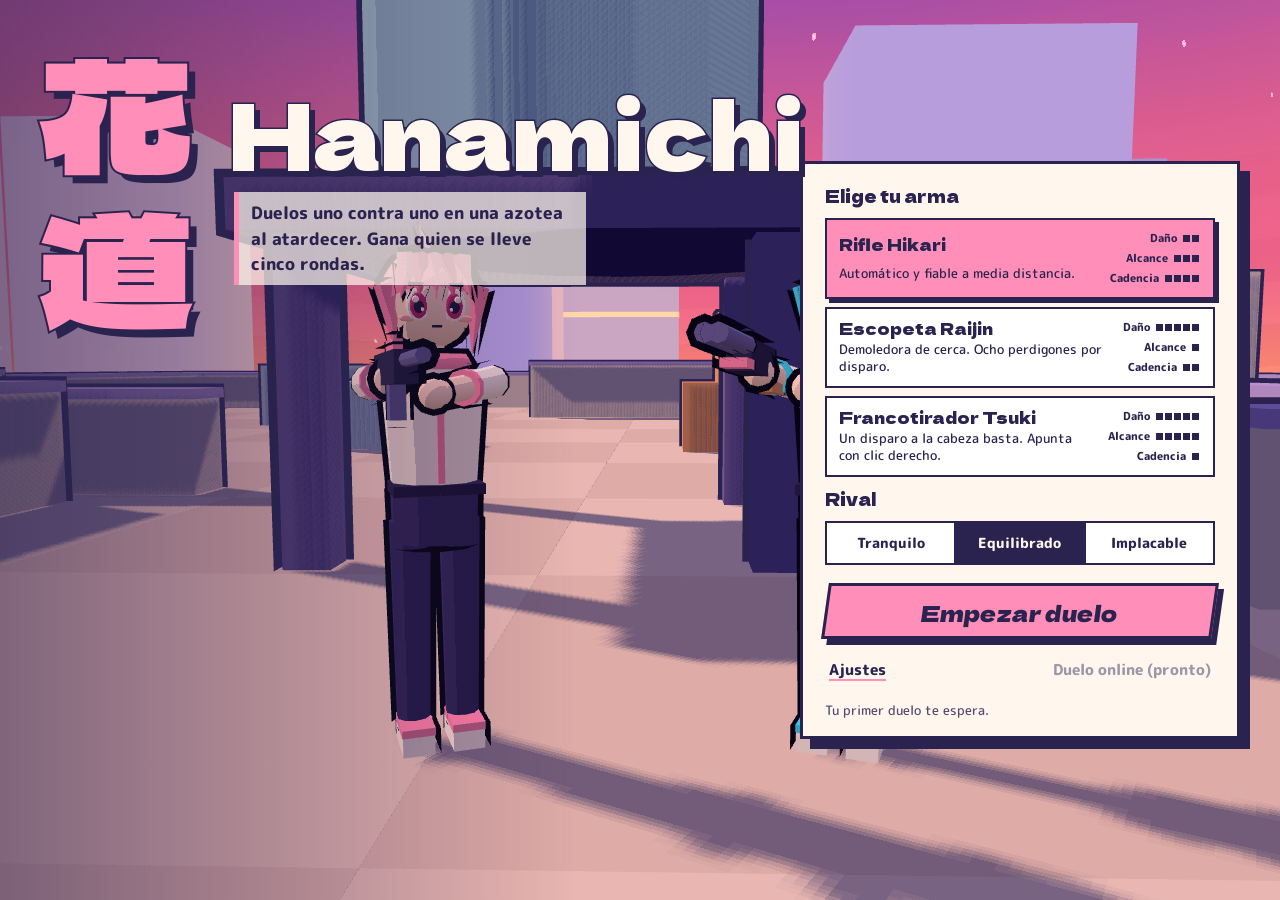
==== hanamichi/index.html @ 83c44ce9 "Añadir Hanamichi: duelos anime en 3D con Three.js - Duelos 1 contra 1 por rondas contra bot con tres" ====
<!doctype html>
<html lang="es">
<head>
  <meta charset="utf-8">
  <meta name="viewport" content="width=device-width, initial-scale=1, viewport-fit=cover, user-scalable=no">
  <meta name="theme-color" content="#2A2350">
  <meta name="description" content="Hanamichi: duelos anime en 3D sobre una azotea al atardecer.">
  <title>Hanamichi</title>
  <link rel="manifest" href="manifest.webmanifest">
  <link rel="icon" href="assets/icono.svg" type="image/svg+xml">
  <link rel="preload" href="assets/fonts/dela-gothic.woff2" as="font" type="font/woff2" crossorigin>
  <link rel="stylesheet" href="src/estilo.css">
  <script type="importmap">{ "imports": { "three": "./vendor/three.module.min.js" } }</script>
</head>
<body>
  <main class="juego" id="juego">
    <canvas id="lienzo" aria-hidden="true"></canvas>

    <!-- Efectos de pantalla -->
    <div class="lineas" id="lineas" aria-hidden="true"></div>
    <div class="mira-franco" id="miraFranco" hidden aria-hidden="true"></div>
    <div class="dano-borde" id="danoBorde" aria-hidden="true"></div>

    <!-- HUD -->
    <div class="hud" id="hud" hidden>
      <div class="duelo" aria-label="Marcador">
        <div class="duelo-lado duelo-yo"><span class="duelo-nombre">Tú</span><span class="pips" id="pipsYo"></span></div>
        <div class="duelo-tiempo" id="tiempo">1:20</div>
        <div class="duelo-lado duelo-rival"><span class="pips" id="pipsRival"></span><span class="duelo-nombre" id="nombreRival">Rin</span></div>
      </div>

      <div class="cruz" id="cruz" aria-hidden="true"><i></i><i></i><i></i><i></i></div>
      <div class="marca" id="marca" aria-hidden="true"></div>
      <div class="direccion" id="direccion" aria-hidden="true"></div>
      <div class="numeros" id="numeros" aria-hidden="true"></div>

      <div class="vida" aria-label="Vida">
        <span class="vida-num" id="vidaNum">100</span>
        <div class="vida-barra"><i id="vidaBarra"></i><b id="vidaFantasma"></b></div>
      </div>

      <div class="arma">
        <div class="arma-municion"><span id="municion">30</span><small id="cargador">/ 30</small></div>
        <div class="arma-nombre" id="armaNombre">Rifle Hikari</div>
        <ol class="ranuras" id="ranuras"></ol>
      </div>

      <button class="btn-pausa" id="btnPausa" type="button" aria-label="Pausar">
        <svg viewBox="0 0 20 20" width="16" height="16" aria-hidden="true"><rect x="4" y="3" width="4" height="14" rx="1"/><rect x="12" y="3" width="4" height="14" rx="1"/></svg>
      </button>
      <div class="aviso" id="aviso" aria-live="polite"></div>
      <div class="cuenta" id="cuenta" aria-live="polite"></div>
    </div>

    <!-- Controles táctiles -->
    <div class="tactil" id="tactil" hidden>
      <button type="button" class="t-btn t-disparar" data-accion="disparar" aria-label="Disparar"></button>
      <button type="button" class="t-btn t-saltar" data-accion="saltar" aria-label="Saltar">Saltar</button>
      <button type="button" class="t-btn t-agachar" data-accion="agachar" aria-label="Deslizar o agacharse">Deslizar</button>
      <button type="button" class="t-btn t-apuntar" data-accion="apuntar" aria-label="Apuntar">Apuntar</button>
      <button type="button" class="t-btn t-recargar" data-accion="recargar" aria-label="Recargar">Recargar</button>
      <button type="button" class="t-btn t-arma" data-accion="siguiente" aria-label="Cambiar de arma">Arma</button>
      <button type="button" class="t-btn t-granada" data-accion="granada" aria-label="Lanzar granada">Granada</button>
    </div>

    <!-- Menú principal -->
    <section class="pantalla menu" id="pMenu">
      <div class="titulo">
        <span class="kanji" aria-hidden="true">花道</span>
        <h1>Hanamichi</h1>
        <p class="lema">Duelos uno contra uno en una azotea al atardecer. Gana quien se lleve cinco rondas.</p>
      </div>
      <div class="panel">
        <h2 class="panel-titulo">Elige tu arma</h2>
        <div class="armas" id="armas" role="radiogroup" aria-label="Arma principal"></div>
        <h2 class="panel-titulo">Rival</h2>
        <div class="segmentos" id="dificultad" role="radiogroup" aria-label="Dificultad">
          <button type="button" data-v="facil">Tranquilo</button>
          <button type="button" data-v="normal">Equilibrado</button>
          <button type="button" data-v="dificil">Implacable</button>
        </div>
        <button class="btn btn-principal" id="btnJugar" type="button">Empezar duelo</button>
        <div class="menu-pie">
          <button class="btn-texto" id="btnAjustes" type="button">Ajustes</button>
          <button class="btn-texto" type="button" disabled title="Llegará con la conexión a Supabase">Duelo online (pronto)</button>
        </div>
        <p class="stats" id="statsMenu"></p>
      </div>
    </section>

    <!-- Pausa -->
    <section class="pantalla velo" id="pPausa" hidden>
      <div class="caja">
        <h2 class="grande">Pausa</h2>
        <button class="btn btn-principal" id="btnSeguir" type="button">Seguir</button>
        <button class="btn btn-sec" id="btnAjustesPausa" type="button">Ajustes</button>
        <button class="btn btn-sec" id="btnAbandonar" type="button">Abandonar duelo</button>
        <dl class="ayuda" id="ayuda"></dl>
      </div>
    </section>

    <!-- Ajustes -->
    <section class="pantalla velo" id="pAjustes" hidden>
      <div class="caja">
        <h2 class="grande">Ajustes</h2>
        <label class="ajuste">Sensibilidad <input type="range" id="ajSens" min="0.3" max="2.5" step="0.05"><output id="ajSensV"></output></label>
        <label class="ajuste">Volumen <input type="range" id="ajVol" min="0" max="1" step="0.05"><output id="ajVolV"></output></label>
        <div class="ajuste">Cámara
          <div class="segmentos mini" id="ajCam"><button type="button" data-v="tercera">Tercera persona</button><button type="button" data-v="primera">Primera persona</button></div>
        </div>
        <div class="ajuste">Calidad
          <div class="segmentos mini" id="ajCal"><button type="button" data-v="auto">Automática</button><button type="button" data-v="alta">Alta</button><button type="button" data-v="baja">Ligera</button></div>
        </div>
        <button class="btn btn-principal" id="btnCerrarAjustes" type="button">Listo</button>
      </div>
    </section>

    <!-- Final -->
    <section class="pantalla velo" id="pFin" hidden>
      <div class="caja fin">
        <h2 class="grande" id="finTitulo">Victoria</h2>
        <p class="fin-marcador" id="finMarcador">5 – 3</p>
        <dl class="fin-stats" id="finStats"></dl>
        <p class="stats" id="finRacha"></p>
        <button class="btn btn-principal" id="btnRevancha" type="button">Revancha</button>
        <button class="btn btn-sec" id="btnMenu" type="button">Volver al menú</button>
      </div>
    </section>

    <div class="carga" id="carga">Preparando la azotea…</div>
  </main>
  <noscript>Hanamichi necesita JavaScript y WebGL.</noscript>
  <script type="module" src="src/main.js"></script>
</body>
</html>
---- hanamichi/src/estilo.css ----
/* Hanamichi: interfaz con aire de cartel de anime. Tinta índigo sobre papel y cielo de atardecer. */
@font-face { font-family: "Dela"; src: url("../assets/fonts/dela-gothic.woff2") format("woff2"); font-display: swap; }
/* Solo los dos kanji del título (988 bytes). */
@font-face { font-family: "Dela"; src: url("../assets/fonts/dela-kanji.woff2") format("woff2"); unicode-range: U+82B1, U+9053; font-display: swap; }
@font-face { font-family: "Redonda"; src: url("../assets/fonts/mplus-500.woff2") format("woff2"); font-weight: 500; font-display: swap; }
@font-face { font-family: "Redonda"; src: url("../assets/fonts/mplus-800.woff2") format("woff2"); font-weight: 800; font-display: swap; }

:root {
  --melocoton: #FFB38A;
  --lila: #9B8CFF;
  --sakura: #FF8FB8;
  --cian: #3EE0FF;
  --indigo: #2A2350;
  --indigo-90: rgba(42, 35, 80, .9);
  --indigo-60: rgba(42, 35, 80, .6);
  --papel: #FFF7EE;
  --papel-70: rgba(255, 247, 238, .72);
  --sa-t: env(safe-area-inset-top, 0px);
  --sa-r: env(safe-area-inset-right, 0px);
  --sa-b: env(safe-area-inset-bottom, 0px);
  --sa-l: env(safe-area-inset-left, 0px);
  --display: "Dela", "Arial Black", sans-serif;
  --texto: "Redonda", "Hiragino Maru Gothic ProN", system-ui, sans-serif;
}

* { box-sizing: border-box; }
html, body {
  margin: 0; height: 100%;
  background: var(--indigo);
  color: var(--papel);
  font-family: var(--texto);
  font-weight: 500;
  overflow: hidden;
  overscroll-behavior: none;
  -webkit-user-select: none; user-select: none;
  -webkit-tap-highlight-color: transparent;
}
.juego { position: fixed; inset: 0; overflow: hidden; touch-action: none; }
canvas { position: absolute; inset: 0; width: 100%; height: 100%; display: block; }
[hidden] { display: none !important; }

button { font: inherit; color: inherit; }
button:focus-visible, input:focus-visible { outline: 3px solid var(--cian); outline-offset: 3px; }

/* ---------- Botones ---------- */
.btn {
  font: 400 22px/1 var(--display);
  padding: 15px 30px 13px;
  border: 3px solid var(--indigo);
  cursor: pointer;
  transform: skewX(-8deg);
  transition: transform .08s, box-shadow .08s;
}
.btn-principal { background: var(--sakura); color: var(--indigo); box-shadow: 6px 6px 0 var(--indigo); }
.btn-principal:hover { box-shadow: 8px 8px 0 var(--indigo); transform: skewX(-8deg) translate(-2px, -2px); }
.btn-principal:active { box-shadow: 2px 2px 0 var(--indigo); transform: skewX(-8deg) translate(4px, 4px); }
.btn-sec { background: var(--papel); color: var(--indigo); font-size: 17px; padding: 11px 22px 9px; }
.btn-texto { background: none; border: 0; color: var(--indigo); font-weight: 800; font-size: 15px; padding: 8px 4px; cursor: pointer; text-decoration: underline 2px var(--sakura); text-underline-offset: 4px; }
.btn-texto:disabled { opacity: .45; cursor: default; text-decoration: none; }

/* ---------- Menú ---------- */
.pantalla { position: absolute; inset: 0; z-index: 5; }
.menu {
  display: grid;
  grid-template-columns: minmax(0, 1fr) minmax(320px, 440px);
  align-items: center;
  gap: 24px;
  padding: calc(24px + var(--sa-t)) calc(40px + var(--sa-r)) calc(24px + var(--sa-b)) calc(40px + var(--sa-l));
  background: linear-gradient(90deg, rgba(42, 35, 80, .55), transparent 45%);
}
.titulo { position: relative; align-self: start; padding-top: 4vh; }
.kanji {
  display: block;
  writing-mode: vertical-rl;
  white-space: nowrap;
  font: 400 clamp(90px, 17vh, 170px)/1 var(--display);
  color: var(--sakura);
  -webkit-text-stroke: 4px var(--indigo);
  paint-order: stroke fill;
  text-shadow: 8px 8px 0 var(--indigo);
  position: absolute; left: 0; top: 2vh;
}
.titulo h1 {
  margin: 0 0 0 clamp(120px, 21vh, 210px);
  padding-top: 3vh;
  font: 400 clamp(44px, 7.5vw, 92px)/.95 var(--display);
  color: var(--papel);
  -webkit-text-stroke: 3px var(--indigo);
  paint-order: stroke fill;
  text-shadow: 6px 6px 0 var(--indigo);
  letter-spacing: -.01em;
}
.lema {
  margin: 18px 0 0 clamp(124px, 21.5vh, 214px);
  max-width: 32ch;
  font-size: 17px; line-height: 1.5; font-weight: 800;
  color: var(--indigo);
  background: var(--papel-70);
  padding: 8px 12px;
  border-left: 5px solid var(--sakura);
}

.panel {
  background: var(--papel);
  color: var(--indigo);
  border: 3px solid var(--indigo);
  box-shadow: 10px 10px 0 var(--indigo);
  padding: 22px 22px 16px;
  display: flex; flex-direction: column; gap: 12px;
  max-height: calc(100vh - 48px - var(--sa-t) - var(--sa-b));
  overflow-y: auto;
}
.panel-titulo { margin: 0; font: 400 17px/1.2 var(--display); }
.armas { display: grid; gap: 8px; }
.arma-carta {
  display: grid; grid-template-columns: 1fr auto; gap: 2px 12px; align-items: center;
  text-align: left;
  padding: 10px 12px;
  border: 2px solid var(--indigo);
  background: #fff;
  cursor: pointer;
}
.arma-carta[aria-checked="true"] { background: var(--sakura); box-shadow: 4px 4px 0 var(--indigo); }
.arma-carta b { font: 400 16px/1.2 var(--display); }
.arma-carta small { grid-column: 1; font-size: 13px; line-height: 1.35; }
.arma-carta .barras { grid-row: 1 / span 2; grid-column: 2; display: grid; gap: 3px; font-size: 11px; font-weight: 800; }
.barras span { display: flex; align-items: center; gap: 6px; justify-content: flex-end; }
.barras i { display: inline-flex; gap: 2px; }
.barras i::before { content: ""; width: calc(var(--n) * 9px); height: 7px; background: repeating-linear-gradient(90deg, var(--indigo) 0 7px, transparent 7px 9px); }

.segmentos { display: flex; border: 2px solid var(--indigo); }
.segmentos button { flex: 1; padding: 10px 6px; background: #fff; border: 0; border-right: 2px solid var(--indigo); color: var(--indigo); font-weight: 800; font-size: 14px; cursor: pointer; }
.segmentos button:last-child { border-right: 0; }
.segmentos button[aria-checked="true"] { background: var(--indigo); color: var(--papel); }
.segmentos.mini button { font-size: 13px; padding: 8px 4px; }
.panel .btn-principal { margin-top: 6px; }
.menu-pie { display: flex; justify-content: space-between; }
.stats { margin: 0; font-size: 13px; color: inherit; opacity: .8; }

/* ---------- Velos (pausa, ajustes, final) ---------- */
.velo { display: grid; place-items: center; background: rgba(42, 35, 80, .55); backdrop-filter: blur(3px); padding: 16px; }
.caja {
  background: var(--papel); color: var(--indigo);
  border: 3px solid var(--indigo); box-shadow: 10px 10px 0 var(--indigo);
  padding: 26px 28px; width: min(420px, 100%);
  display: flex; flex-direction: column; gap: 12px;
  max-height: calc(100vh - 32px); overflow-y: auto;
}
.grande { margin: 0 0 4px; font: 400 44px/1 var(--display); color: var(--indigo); }
.ajuste { display: grid; grid-template-columns: 1fr; gap: 6px; font-weight: 800; font-size: 14px; }
label.ajuste { grid-template-columns: 90px 1fr 42px; align-items: center; }
input[type=range] { accent-color: var(--sakura); width: 100%; }
output { text-align: right; font-variant-numeric: tabular-nums; }
.ayuda { display: grid; grid-template-columns: auto 1fr; gap: 4px 12px; margin: 8px 0 0; font-size: 13px; }
.ayuda dt { font-weight: 800; }
.ayuda dd { margin: 0; }

.fin .grande { font-size: 58px; }
.fin.gana .grande { color: var(--sakura); -webkit-text-stroke: 2px var(--indigo); paint-order: stroke fill; text-shadow: 5px 5px 0 var(--indigo); }
.fin-marcador { margin: 0; font: 400 32px/1 var(--display); }
.fin-stats { display: grid; grid-template-columns: repeat(3, 1fr); gap: 8px; margin: 6px 0; }
.fin-stats div { border: 2px solid var(--indigo); padding: 8px; text-align: center; }
.fin-stats dt { font-size: 12px; font-weight: 800; }
.fin-stats dd { margin: 4px 0 0; font: 400 22px/1 var(--display); }

/* ---------- HUD ---------- */
.hud { position: absolute; inset: 0; pointer-events: none; z-index: 2; font-weight: 800; }
.duelo {
  position: absolute; top: calc(10px + var(--sa-t)); left: 50%; transform: translateX(-50%) skewX(-10deg);
  display: flex; align-items: stretch;
  border: 3px solid var(--indigo); box-shadow: 5px 5px 0 var(--indigo);
}
.duelo > * { transform: skewX(10deg); }
.duelo-lado { display: flex; align-items: center; gap: 10px; padding: 6px 14px; color: var(--indigo); }
.duelo-yo { background: var(--sakura); }
.duelo-rival { background: var(--cian); }
.duelo-nombre { font: 400 16px/1 var(--display); }
.duelo-tiempo { background: var(--indigo); color: var(--papel); font: 400 18px/1 var(--display); padding: 9px 14px; min-width: 64px; text-align: center; font-variant-numeric: tabular-nums; }
.duelo-tiempo.urgente { color: var(--melocoton); }
.pips { display: flex; gap: 4px; }
.pips i { width: 10px; height: 10px; border: 2px solid var(--indigo); border-radius: 50%; }
.pips i.lleno { background: var(--indigo); }

.cruz { position: absolute; left: 50%; top: 50%; width: 0; height: 0; --s: 8px; }
.cruz i { position: absolute; background: var(--papel); box-shadow: 0 0 0 1.5px var(--indigo); }
.cruz i:nth-child(1), .cruz i:nth-child(2) { width: 2px; height: 9px; left: -1px; }
.cruz i:nth-child(3), .cruz i:nth-child(4) { height: 2px; width: 9px; top: -1px; }
.cruz i:nth-child(1) { top: calc(-9px - var(--s)); }
.cruz i:nth-child(2) { top: var(--s); }
.cruz i:nth-child(3) { left: calc(-9px - var(--s)); }
.cruz i:nth-child(4) { left: var(--s); }
.cruz.katana i:nth-child(n) { width: 4px; height: 4px; border-radius: 50%; top: -2px; left: -2px; }
.marca { position: absolute; left: 50%; top: 50%; width: 30px; height: 30px; margin: -15px; opacity: 0; }
.marca::before, .marca::after { content: ""; position: absolute; left: 50%; top: 50%; width: 30px; height: 3px; margin: -1.5px -15px; background: var(--papel); box-shadow: 0 0 0 1.5px var(--indigo); }
.marca::before { transform: rotate(45deg); } .marca::after { transform: rotate(-45deg); }
.marca.cabeza::before, .marca.cabeza::after { background: var(--sakura); }
.marca.ver { animation: marca .22s ease-out; }
@keyframes marca { 0% { opacity: 1; transform: scale(1.3); } 100% { opacity: 0; transform: scale(.9); } }

.direccion { position: absolute; left: 50%; top: 50%; width: 220px; height: 220px; margin: -110px; opacity: 0; transition: opacity .5s; }
.direccion::before { content: ""; position: absolute; left: 50%; top: 0; width: 70px; height: 18px; margin-left: -35px; background: var(--sakura); clip-path: polygon(0 100%, 50% 0, 100% 100%, 50% 60%); }
.direccion.ver { opacity: .95; transition: none; }

.numeros { position: absolute; left: 50%; top: 50%; }
.numeros span { position: absolute; left: 18px; top: -40px; font: 400 22px/1 var(--display); color: var(--papel); -webkit-text-stroke: 2px var(--indigo); paint-order: stroke fill; animation: numero .7s ease-out forwards; white-space: nowrap; }
.numeros span.cabeza { color: var(--sakura); font-size: 28px; }
@keyframes numero { 0% { transform: translate(0, 0) scale(1.4); } 20% { transform: translate(4px, -6px) scale(1); } 100% { transform: translate(14px, -34px); opacity: 0; } }

.vida { position: absolute; left: calc(20px + var(--sa-l)); bottom: calc(18px + var(--sa-b)); display: flex; align-items: flex-end; gap: 10px; }
.vida-num { font: 400 48px/0.8 var(--display); color: var(--papel); -webkit-text-stroke: 3px var(--indigo); paint-order: stroke fill; text-shadow: 4px 4px 0 var(--indigo); font-variant-numeric: tabular-nums; }
.vida-barra { position: relative; width: clamp(140px, 22vw, 260px); height: 16px; background: var(--indigo-60); border: 3px solid var(--indigo); transform: skewX(-20deg); overflow: hidden; }
.vida-barra i, .vida-barra b { position: absolute; inset: 0; transform-origin: left; }
.vida-barra b { background: var(--papel); transition: transform .5s .25s; }
.vida-barra i { background: var(--sakura); z-index: 1; }
.vida.baja .vida-barra i { background: var(--melocoton); animation: latido .6s infinite; }
@keyframes latido { 50% { filter: brightness(1.4); } }

.arma { position: absolute; right: calc(20px + var(--sa-r)); bottom: calc(18px + var(--sa-b)); text-align: right; }
.arma-municion span { font: 400 48px/0.8 var(--display); color: var(--papel); -webkit-text-stroke: 3px var(--indigo); paint-order: stroke fill; text-shadow: 4px 4px 0 var(--indigo); font-variant-numeric: tabular-nums; }
.arma-municion small { font: 400 18px/1 var(--display); color: var(--papel); -webkit-text-stroke: 2px var(--indigo); paint-order: stroke fill; margin-left: 4px; }
.arma-municion.vacia span { color: var(--melocoton); }
.arma-nombre { margin-top: 6px; font-size: 14px; color: var(--indigo); background: var(--papel); display: inline-block; padding: 3px 10px; transform: skewX(-10deg); }
.ranuras { display: flex; gap: 4px; justify-content: flex-end; margin: 6px 0 0; padding: 0; list-style: none; }
.ranuras li { min-width: 28px; padding: 3px 6px; font-size: 12px; text-align: center; background: var(--indigo-60); color: var(--papel); border: 2px solid var(--indigo); }
.ranuras li.activa { background: var(--sakura); color: var(--indigo); }
.ranuras li.gastada { opacity: .4; }
.recargando { position: absolute; left: 50%; top: calc(50% + 34px); transform: translateX(-50%); font-size: 13px; }

.btn-pausa { pointer-events: auto; position: absolute; top: calc(12px + var(--sa-t)); right: calc(16px + var(--sa-r)); width: 42px; height: 42px; border-radius: 50%; border: 3px solid var(--indigo); background: var(--papel); fill: var(--indigo); display: grid; place-items: center; cursor: pointer; }

.aviso { position: absolute; left: 0; right: 0; top: 30%; text-align: center; opacity: 0; }
.aviso.ver { animation: aviso 2.4s ease-out forwards; }
.aviso b { display: inline-block; font: 400 clamp(36px, 7vw, 72px)/1 var(--display); -webkit-text-stroke: 3px var(--indigo); paint-order: stroke fill; text-shadow: 6px 6px 0 var(--indigo); transform: skewX(-8deg); }
.aviso.gana b { color: var(--sakura); }
.aviso.pierde b { color: var(--cian); }
.aviso.empate b { color: var(--papel); }
.aviso small { display: block; margin-top: 10px; font-size: 16px; color: var(--papel); text-shadow: 0 2px 0 var(--indigo); }
@keyframes aviso { 0% { opacity: 0; transform: translateX(-60px); } 10% { opacity: 1; transform: none; } 85% { opacity: 1; } 100% { opacity: 0; } }

.cuenta { position: absolute; left: 0; right: 0; top: 38%; text-align: center; font: 400 clamp(70px, 14vw, 140px)/1 var(--display); color: var(--papel); -webkit-text-stroke: 4px var(--indigo); paint-order: stroke fill; text-shadow: 8px 8px 0 var(--indigo); }
.cuenta.ya { color: var(--sakura); animation: ya .7s ease-out forwards; }
@keyframes ya { 0% { transform: scale(1.4); } 70% { opacity: 1; } 100% { opacity: 0; transform: scale(1); } }

/* Líneas de velocidad al esprintar o deslizarse (efecto manga). */
.lineas {
  position: absolute; inset: -10%; z-index: 1; pointer-events: none; opacity: 0; transition: opacity .25s;
  background: repeating-conic-gradient(from 0deg, rgba(255, 247, 238, .5) 0deg .5deg, transparent .5deg 7deg);
  -webkit-mask: radial-gradient(circle, transparent 40%, #000 75%);
  mask: radial-gradient(circle, transparent 40%, #000 75%);
}
.lineas.ver { opacity: .55; }
.dano-borde { position: absolute; inset: 0; z-index: 1; pointer-events: none; opacity: 0; box-shadow: inset 0 0 120px 30px rgba(255, 79, 140, .75); transition: opacity .4s; }
.dano-borde.ver { opacity: 1; transition: none; }
.mira-franco { position: absolute; inset: 0; z-index: 1; pointer-events: none; background: radial-gradient(circle, transparent 0 38vmin, var(--indigo) 38.3vmin); }
.mira-franco::before, .mira-franco::after { content: ""; position: absolute; background: var(--indigo); }
.mira-franco::before { left: 50%; top: 12vh; bottom: 12vh; width: 2px; margin-left: -1px; }
.mira-franco::after { top: 50%; left: 20vw; right: 20vw; height: 2px; margin-top: -1px; }

/* ---------- Controles táctiles ---------- */
.tactil { position: absolute; inset: 0; z-index: 3; pointer-events: none; }
.t-btn {
  pointer-events: auto; position: absolute;
  width: 58px; height: 58px; border-radius: 50%;
  border: 3px solid var(--indigo); background: rgba(255, 247, 238, .78); color: var(--indigo);
  font-size: 10px; font-weight: 800; letter-spacing: -.02em; touch-action: none; overflow: hidden;
}
.t-btn.activo, .t-btn.fijo { background: var(--sakura); }
.t-disparar { width: 80px; height: 80px; right: calc(24px + var(--sa-r)); bottom: calc(86px + var(--sa-b)); background: rgba(255, 143, 184, .85); }
.t-disparar::after { content: ""; position: absolute; inset: 22px; border: 3px solid var(--indigo); border-radius: 50%; }
.t-arma { right: calc(30px + var(--sa-r)); bottom: calc(18px + var(--sa-b)); width: 56px; height: 56px; }
.t-saltar { right: calc(114px + var(--sa-r)); bottom: calc(18px + var(--sa-b)); width: 60px; height: 60px; }
.t-agachar { right: calc(118px + var(--sa-r)); bottom: calc(92px + var(--sa-b)); width: 54px; height: 54px; }
.t-apuntar { right: calc(186px + var(--sa-r)); bottom: calc(54px + var(--sa-b)); width: 54px; height: 54px; }
.t-recargar { right: calc(38px + var(--sa-r)); bottom: calc(176px + var(--sa-b)); width: 54px; height: 54px; }
.t-granada { right: calc(182px + var(--sa-r)); bottom: calc(122px + var(--sa-b)); width: 54px; height: 54px; }
/* En táctil, vida y munición suben arriba para dejar sitio a los pulgares. */
.es-tactil .arma { bottom: auto; top: calc(10px + var(--sa-t)); right: calc(70px + var(--sa-r)); }
.es-tactil .vida { bottom: auto; top: calc(14px + var(--sa-t)); }
.es-tactil .ranuras, .es-tactil .arma-nombre { display: none; }
.es-tactil .vida-num, .es-tactil .arma-municion span { font-size: 30px; }
.es-tactil .vida-barra { width: 120px; }
.es-tactil .duelo { top: calc(58px + var(--sa-t)); transform: translateX(-50%) skewX(-10deg) scale(.85); }

.carga { position: absolute; inset: 0; z-index: 9; display: grid; place-items: center; background: var(--indigo); font: 400 22px/1 var(--display); }

/* ---------- Pantallas pequeñas ---------- */
@media (max-width: 760px), (max-height: 520px) {
  .menu { grid-template-columns: 1fr; align-items: start; overflow-y: auto; padding: calc(16px + var(--sa-t)) calc(16px + var(--sa-r)) calc(16px + var(--sa-b)) calc(16px + var(--sa-l)); gap: 14px; }
  .titulo { padding-top: 0; display: flex; align-items: center; gap: 12px; }
  .kanji { position: static; font-size: 64px; -webkit-text-stroke-width: 3px; text-shadow: 4px 4px 0 var(--indigo); }
  .titulo h1 { margin: 0; padding: 0; font-size: 40px; }
  .lema { display: none; }
  .panel { max-height: none; box-shadow: 6px 6px 0 var(--indigo); padding: 16px; }
}
@media (max-height: 520px) and (min-width: 600px) {
  .menu { grid-template-columns: 200px 1fr; }
  .titulo { flex-direction: column; align-items: flex-start; }
  .titulo h1 { font-size: 30px; -webkit-text-stroke-width: 2px; text-shadow: 3px 3px 0 var(--indigo); }
  .armas { grid-template-columns: repeat(3, 1fr); }
  .arma-carta { grid-template-columns: 1fr; }
  .arma-carta small { display: none; }
  .arma-carta .barras { grid-row: auto; grid-column: 1; }
}
@media (prefers-reduced-motion: reduce) {
  .lineas { display: none; }
  .aviso.ver, .cuenta.ya, .numeros span { animation-duration: .01s; }
}
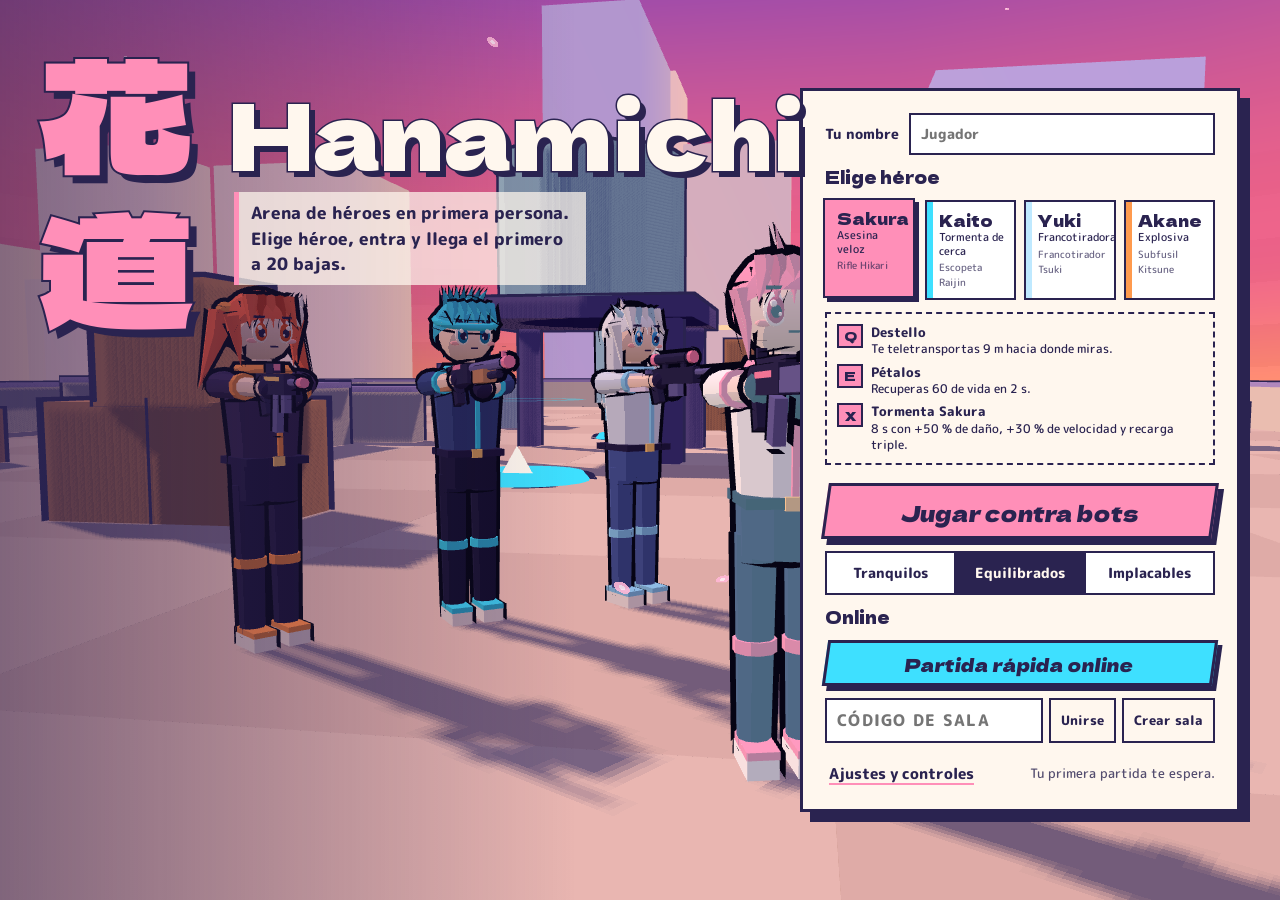
==== commit fe5b90e2: "Hanamichi 2: arena de héroes en primera persona con multijugador - Cuatro héroes (Sakura, Kaito, Yuk" ====
--- a/hanamichi/index.html
+++ b/hanamichi/index.html
@@ -4,7 +4,7 @@
   <meta charset="utf-8">
   <meta name="viewport" content="width=device-width, initial-scale=1, viewport-fit=cover, user-scalable=no">
   <meta name="theme-color" content="#2A2350">
-  <meta name="description" content="Hanamichi: duelos anime en 3D sobre una azotea al atardecer.">
+  <meta name="description" content="Hanamichi: arena de héroes anime en primera persona. Partidas rápidas contra bots u online.">
   <title>Hanamichi</title>
   <link rel="manifest" href="manifest.webmanifest">
   <link rel="icon" href="assets/icono.svg" type="image/svg+xml">
@@ -20,23 +20,39 @@
     <div class="lineas" id="lineas" aria-hidden="true"></div>
     <div class="mira-franco" id="miraFranco" hidden aria-hidden="true"></div>
     <div class="dano-borde" id="danoBorde" aria-hidden="true"></div>
+    <div class="borde-estado" id="bordeEstado" aria-hidden="true"></div>
 
     <!-- HUD -->
     <div class="hud" id="hud" hidden>
-      <div class="duelo" aria-label="Marcador">
-        <div class="duelo-lado duelo-yo"><span class="duelo-nombre">Tú</span><span class="pips" id="pipsYo"></span></div>
-        <div class="duelo-tiempo" id="tiempo">1:20</div>
-        <div class="duelo-lado duelo-rival"><span class="pips" id="pipsRival"></span><span class="duelo-nombre" id="nombreRival">Rin</span></div>
+      <div class="marcador" aria-label="Marcador">
+        <div class="m-lado m-yo"><span>Tú</span><b id="misBajas">0</b></div>
+        <div class="m-tiempo"><b id="tiempo">5:00</b><small id="meta">Primero a 20</small></div>
+        <div class="m-lado m-lider"><b id="liderBajas">0</b><span id="liderNombre">Líder</span></div>
       </div>
+      <div class="red-chip" id="redChip" hidden></div>
+      <ol class="feed" id="feed" aria-live="polite"></ol>
 
       <div class="cruz" id="cruz" aria-hidden="true"><i></i><i></i><i></i><i></i></div>
       <div class="marca" id="marca" aria-hidden="true"></div>
       <div class="direccion" id="direccion" aria-hidden="true"></div>
       <div class="numeros" id="numeros" aria-hidden="true"></div>
+      <div class="anuncio" id="anuncio" aria-live="polite"></div>
 
       <div class="vida" aria-label="Vida">
-        <span class="vida-num" id="vidaNum">100</span>
-        <div class="vida-barra"><i id="vidaBarra"></i><b id="vidaFantasma"></b></div>
+        <span class="vida-heroe" id="vidaHeroe">Sakura</span>
+        <div class="vida-fila">
+          <span class="vida-num" id="vidaNum">100</span>
+          <div class="vida-barras">
+            <div class="escudo-barra"><i id="escudoBarra"></i></div>
+            <div class="vida-barra"><i id="vidaBarra"></i><b id="vidaFantasma"></b></div>
+          </div>
+        </div>
+      </div>
+
+      <div class="poderes" id="poderes">
+        <div class="poder" data-k="q"><kbd>Q</kbd><span class="p-nombre"></span><span class="p-cd"></span></div>
+        <div class="poder" data-k="e"><kbd>E</kbd><span class="p-nombre"></span><span class="p-cd"></span></div>
+        <div class="poder definitiva" data-k="x"><kbd>X</kbd><span class="p-nombre"></span><span class="p-cd"></span></div>
       </div>
 
       <div class="arma">
@@ -50,6 +66,17 @@
       </button>
       <div class="aviso" id="aviso" aria-live="polite"></div>
       <div class="cuenta" id="cuenta" aria-live="polite"></div>
+
+      <div class="muerto" id="muerto" hidden>
+        <small>Te ha eliminado</small>
+        <b id="muertoNombre">—</b>
+        <span id="muertoHeroe"></span>
+        <p id="muertoCuenta">Reapareces en 3</p>
+      </div>
+      <div class="tabla" id="tabla" hidden>
+        <h2>Todos contra todos</h2>
+        <table><thead><tr><th>#</th><th>Jugador</th><th>Héroe</th><th>Bajas</th><th>Muertes</th></tr></thead><tbody id="tablaCuerpo"></tbody></table>
+      </div>
     </div>
 
     <!-- Controles táctiles -->
@@ -61,6 +88,10 @@
       <button type="button" class="t-btn t-recargar" data-accion="recargar" aria-label="Recargar">Recargar</button>
       <button type="button" class="t-btn t-arma" data-accion="siguiente" aria-label="Cambiar de arma">Arma</button>
       <button type="button" class="t-btn t-granada" data-accion="granada" aria-label="Lanzar granada">Granada</button>
+      <button type="button" class="t-btn t-poder t-q" data-accion="q" aria-label="Habilidad">Q</button>
+      <button type="button" class="t-btn t-poder t-e" data-accion="e" aria-label="Poder">E</button>
+      <button type="button" class="t-btn t-poder t-x" data-accion="x" aria-label="Definitiva">X</button>
+      <button type="button" class="t-btn t-tabla" data-accion="tabla" aria-label="Marcador">Tabla</button>
     </div>
 
     <!-- Menú principal -->
@@ -68,23 +99,39 @@
       <div class="titulo">
         <span class="kanji" aria-hidden="true">花道</span>
         <h1>Hanamichi</h1>
-        <p class="lema">Duelos uno contra uno en una azotea al atardecer. Gana quien se lleve cinco rondas.</p>
+        <p class="lema">Arena de héroes en primera persona. Elige héroe, entra y llega el primero a 20 bajas.</p>
       </div>
       <div class="panel">
-        <h2 class="panel-titulo">Elige tu arma</h2>
-        <div class="armas" id="armas" role="radiogroup" aria-label="Arma principal"></div>
-        <h2 class="panel-titulo">Rival</h2>
-        <div class="segmentos" id="dificultad" role="radiogroup" aria-label="Dificultad">
-          <button type="button" data-v="facil">Tranquilo</button>
-          <button type="button" data-v="normal">Equilibrado</button>
-          <button type="button" data-v="dificil">Implacable</button>
+        <label class="nombre-campo">Tu nombre <input id="nombre" type="text" maxlength="14" autocomplete="nickname" placeholder="Jugador"></label>
+        <h2 class="panel-titulo">Elige héroe</h2>
+        <div class="heroes" id="heroes" role="radiogroup" aria-label="Héroe"></div>
+        <div class="heroe-info" id="heroeInfo"></div>
+        <button class="btn btn-principal" id="btnJugar" type="button">Jugar contra bots</button>
+        <div class="segmentos" id="dificultad" role="radiogroup" aria-label="Dificultad de los bots">
+          <button type="button" data-v="facil">Tranquilos</button>
+          <button type="button" data-v="normal">Equilibrados</button>
+          <button type="button" data-v="dificil">Implacables</button>
         </div>
-        <button class="btn btn-principal" id="btnJugar" type="button">Empezar duelo</button>
+        <h2 class="panel-titulo">Online</h2>
+        <button class="btn btn-online" id="btnRapida" type="button">Partida rápida online</button>
+        <div class="sala">
+          <input id="codigoSala" type="text" maxlength="6" placeholder="Código de sala" autocapitalize="characters" spellcheck="false" aria-label="Código de sala">
+          <button class="btn-mini" id="btnUnirse" type="button">Unirse</button>
+          <button class="btn-mini" id="btnCrear" type="button">Crear sala</button>
+        </div>
         <div class="menu-pie">
-          <button class="btn-texto" id="btnAjustes" type="button">Ajustes</button>
-          <button class="btn-texto" type="button" disabled title="Llegará con la conexión a Supabase">Duelo online (pronto)</button>
+          <button class="btn-texto" id="btnAjustes" type="button">Ajustes y controles</button>
+          <p class="stats" id="statsMenu"></p>
         </div>
-        <p class="stats" id="statsMenu"></p>
+      </div>
+    </section>
+
+    <!-- Conectando -->
+    <section class="pantalla velo" id="pConectando" hidden>
+      <div class="caja">
+        <h2 class="grande" id="conTitulo">Conectando…</h2>
+        <p id="conTexto">Buscando la sala.</p>
+        <button class="btn btn-sec" id="btnCancelarCon" type="button">Volver</button>
       </div>
     </section>
 
@@ -92,9 +139,13 @@
     <section class="pantalla velo" id="pPausa" hidden>
       <div class="caja">
         <h2 class="grande">Pausa</h2>
+        <p class="nota" id="pausaNota" hidden>La partida online sigue mientras estás aquí.</p>
         <button class="btn btn-principal" id="btnSeguir" type="button">Seguir</button>
+        <h3 class="panel-titulo">Cambiar de héroe (al reaparecer)</h3>
+        <div class="heroes mini" id="heroesPausa"></div>
+        <button class="btn btn-sec" id="btnInvitar" type="button" hidden>Copiar enlace de invitación</button>
         <button class="btn btn-sec" id="btnAjustesPausa" type="button">Ajustes</button>
-        <button class="btn btn-sec" id="btnAbandonar" type="button">Abandonar duelo</button>
+        <button class="btn btn-sec" id="btnAbandonar" type="button">Salir al menú</button>
         <dl class="ayuda" id="ayuda"></dl>
       </div>
     </section>
@@ -103,14 +154,16 @@
     <section class="pantalla velo" id="pAjustes" hidden>
       <div class="caja">
         <h2 class="grande">Ajustes</h2>
-        <label class="ajuste">Sensibilidad <input type="range" id="ajSens" min="0.3" max="2.5" step="0.05"><output id="ajSensV"></output></label>
+        <label class="ajuste">Sensibilidad <input type="range" id="ajSens" min="0.2" max="3" step="0.05"><output id="ajSensV"></output></label>
+        <label class="ajuste">Campo de visión <input type="range" id="ajFov" min="65" max="105" step="1"><output id="ajFovV"></output></label>
         <label class="ajuste">Volumen <input type="range" id="ajVol" min="0" max="1" step="0.05"><output id="ajVolV"></output></label>
-        <div class="ajuste">Cámara
-          <div class="segmentos mini" id="ajCam"><button type="button" data-v="tercera">Tercera persona</button><button type="button" data-v="primera">Primera persona</button></div>
+        <div class="ajuste">Correr
+          <div class="segmentos mini" id="ajCorrer"><button type="button" data-v="si">Siempre (Mayús anda)</button><button type="button" data-v="no">Con Mayús</button></div>
         </div>
         <div class="ajuste">Calidad
           <div class="segmentos mini" id="ajCal"><button type="button" data-v="auto">Automática</button><button type="button" data-v="alta">Alta</button><button type="button" data-v="baja">Ligera</button></div>
         </div>
+        <dl class="ayuda" id="ayudaAjustes"></dl>
         <button class="btn btn-principal" id="btnCerrarAjustes" type="button">Listo</button>
       </div>
     </section>
@@ -119,14 +172,16 @@
     <section class="pantalla velo" id="pFin" hidden>
       <div class="caja fin">
         <h2 class="grande" id="finTitulo">Victoria</h2>
-        <p class="fin-marcador" id="finMarcador">5 – 3</p>
+        <p class="fin-marcador" id="finMarcador">1.º puesto</p>
+        <ol class="ranking" id="finRanking"></ol>
         <dl class="fin-stats" id="finStats"></dl>
         <p class="stats" id="finRacha"></p>
-        <button class="btn btn-principal" id="btnRevancha" type="button">Revancha</button>
+        <button class="btn btn-principal" id="btnRevancha" type="button">Otra partida</button>
         <button class="btn btn-sec" id="btnMenu" type="button">Volver al menú</button>
       </div>
     </section>
 
+    <div class="toast" id="toast" role="status" hidden></div>
     <div class="carga" id="carga">Preparando la azotea…</div>
   </main>
   <noscript>Hanamichi necesita JavaScript y WebGL.</noscript>
--- a/hanamichi/src/estilo.css
+++ b/hanamichi/src/estilo.css
@@ -165,22 +165,6 @@
 
 /* ---------- HUD ---------- */
 .hud { position: absolute; inset: 0; pointer-events: none; z-index: 2; font-weight: 800; }
-.duelo {
-  position: absolute; top: calc(10px + var(--sa-t)); left: 50%; transform: translateX(-50%) skewX(-10deg);
-  display: flex; align-items: stretch;
-  border: 3px solid var(--indigo); box-shadow: 5px 5px 0 var(--indigo);
-}
-.duelo > * { transform: skewX(10deg); }
-.duelo-lado { display: flex; align-items: center; gap: 10px; padding: 6px 14px; color: var(--indigo); }
-.duelo-yo { background: var(--sakura); }
-.duelo-rival { background: var(--cian); }
-.duelo-nombre { font: 400 16px/1 var(--display); }
-.duelo-tiempo { background: var(--indigo); color: var(--papel); font: 400 18px/1 var(--display); padding: 9px 14px; min-width: 64px; text-align: center; font-variant-numeric: tabular-nums; }
-.duelo-tiempo.urgente { color: var(--melocoton); }
-.pips { display: flex; gap: 4px; }
-.pips i { width: 10px; height: 10px; border: 2px solid var(--indigo); border-radius: 50%; }
-.pips i.lleno { background: var(--indigo); }
-
 .cruz { position: absolute; left: 50%; top: 50%; width: 0; height: 0; --s: 8px; }
 .cruz i { position: absolute; background: var(--papel); box-shadow: 0 0 0 1.5px var(--indigo); }
 .cruz i:nth-child(1), .cruz i:nth-child(2) { width: 2px; height: 9px; left: -1px; }
@@ -206,12 +190,15 @@
 .numeros span.cabeza { color: var(--sakura); font-size: 28px; }
 @keyframes numero { 0% { transform: translate(0, 0) scale(1.4); } 20% { transform: translate(4px, -6px) scale(1); } 100% { transform: translate(14px, -34px); opacity: 0; } }
 
-.vida { position: absolute; left: calc(20px + var(--sa-l)); bottom: calc(18px + var(--sa-b)); display: flex; align-items: flex-end; gap: 10px; }
+.vida { position: absolute; left: calc(20px + var(--sa-l)); bottom: calc(18px + var(--sa-b)); display: flex; flex-direction: column; gap: 6px; }
+.vida-fila { display: flex; align-items: flex-end; gap: 10px; }
+.vida-barras { display: flex; flex-direction: column; gap: 3px; }
+.vida-heroe { align-self: flex-start; font-size: 13px; color: var(--indigo); background: var(--c, var(--sakura)); padding: 3px 10px; transform: skewX(-10deg); border: 2px solid var(--indigo); }
 .vida-num { font: 400 48px/0.8 var(--display); color: var(--papel); -webkit-text-stroke: 3px var(--indigo); paint-order: stroke fill; text-shadow: 4px 4px 0 var(--indigo); font-variant-numeric: tabular-nums; }
 .vida-barra { position: relative; width: clamp(140px, 22vw, 260px); height: 16px; background: var(--indigo-60); border: 3px solid var(--indigo); transform: skewX(-20deg); overflow: hidden; }
 .vida-barra i, .vida-barra b { position: absolute; inset: 0; transform-origin: left; }
 .vida-barra b { background: var(--papel); transition: transform .5s .25s; }
-.vida-barra i { background: var(--sakura); z-index: 1; }
+.vida-barra i { background: var(--c, var(--sakura)); z-index: 1; }
 .vida.baja .vida-barra i { background: var(--melocoton); animation: latido .6s infinite; }
 @keyframes latido { 50% { filter: brightness(1.4); } }
 
@@ -228,7 +215,7 @@
 
 .btn-pausa { pointer-events: auto; position: absolute; top: calc(12px + var(--sa-t)); right: calc(16px + var(--sa-r)); width: 42px; height: 42px; border-radius: 50%; border: 3px solid var(--indigo); background: var(--papel); fill: var(--indigo); display: grid; place-items: center; cursor: pointer; }
 
-.aviso { position: absolute; left: 0; right: 0; top: 30%; text-align: center; opacity: 0; }
+.aviso { position: absolute; left: 0; right: 0; top: 18%; text-align: center; opacity: 0; }
 .aviso.ver { animation: aviso 2.4s ease-out forwards; }
 .aviso b { display: inline-block; font: 400 clamp(36px, 7vw, 72px)/1 var(--display); -webkit-text-stroke: 3px var(--indigo); paint-order: stroke fill; text-shadow: 6px 6px 0 var(--indigo); transform: skewX(-8deg); }
 .aviso.gana b { color: var(--sakura); }
@@ -279,7 +266,6 @@
 .es-tactil .ranuras, .es-tactil .arma-nombre { display: none; }
 .es-tactil .vida-num, .es-tactil .arma-municion span { font-size: 30px; }
 .es-tactil .vida-barra { width: 120px; }
-.es-tactil .duelo { top: calc(58px + var(--sa-t)); transform: translateX(-50%) skewX(-10deg) scale(.85); }
 
 .carga { position: absolute; inset: 0; z-index: 9; display: grid; place-items: center; background: var(--indigo); font: 400 22px/1 var(--display); }
 
@@ -305,3 +291,153 @@
   .lineas { display: none; }
   .aviso.ver, .cuenta.ya, .numeros span { animation-duration: .01s; }
 }
+
+/* ---------- Arena: marcador, feed, poderes ---------- */
+.marcador {
+  position: absolute; top: calc(10px + var(--sa-t)); left: 50%; transform: translateX(-50%) skewX(-10deg);
+  display: flex; align-items: stretch; border: 3px solid var(--indigo); box-shadow: 5px 5px 0 var(--indigo);
+}
+.marcador > * { transform: skewX(10deg); }
+.m-lado { display: flex; align-items: center; gap: 10px; padding: 5px 14px; color: var(--indigo); min-width: 110px; }
+.m-yo { background: var(--c, var(--sakura)); justify-content: flex-end; }
+.m-yo.primero b::after { content: " ♛"; font-size: 16px; }
+.m-lider { background: var(--papel); }
+.m-lado span { font-size: 13px; max-width: 110px; overflow: hidden; text-overflow: ellipsis; white-space: nowrap; }
+.m-lado b { font: 400 26px/1 var(--display); font-variant-numeric: tabular-nums; }
+.m-tiempo { background: var(--indigo); color: var(--papel); padding: 5px 14px; min-width: 84px; text-align: center; display: flex; flex-direction: column; justify-content: center; }
+.m-tiempo b { font: 400 18px/1 var(--display); font-variant-numeric: tabular-nums; font-weight: 400; }
+.m-tiempo b.urgente { color: var(--melocoton); }
+.m-tiempo small { font-size: 10px; opacity: .8; margin-top: 2px; }
+
+.red-chip { position: absolute; top: calc(14px + var(--sa-t)); left: calc(16px + var(--sa-l)); font-size: 12px; padding: 5px 10px; background: var(--indigo-90); color: var(--papel); border: 2px solid var(--indigo); border-left: 6px solid #7CF0A0; }
+.red-chip.reconectando, .red-chip.conectando { border-left-color: var(--melocoton); }
+.red-chip.caido { border-left-color: #FF5A7A; }
+
+.feed { position: absolute; top: calc(64px + var(--sa-t)); right: calc(16px + var(--sa-r)); margin: 0; padding: 0; list-style: none; display: flex; flex-direction: column; gap: 4px; align-items: flex-end; }
+.feed li { display: flex; align-items: center; gap: 8px; font-size: 13px; background: var(--indigo-90); padding: 4px 10px; border: 2px solid var(--indigo); animation: entra .25s ease-out; }
+.feed li.yo { border-color: var(--papel); box-shadow: 0 0 0 2px var(--c, var(--sakura)); }
+.feed b { -webkit-text-stroke: 0; max-width: 120px; overflow: hidden; text-overflow: ellipsis; white-space: nowrap; }
+.feed i { font-style: normal; color: var(--papel); opacity: .9; }
+.feed em { font-style: normal; color: var(--melocoton); margin-left: 3px; }
+@keyframes entra { from { transform: translateX(30px); opacity: 0; } }
+
+.poderes { position: absolute; left: 50%; bottom: calc(18px + var(--sa-b)); transform: translateX(-50%); display: flex; gap: 10px; }
+.poder {
+  --p: 1; position: relative; width: 74px; height: 64px; display: flex; flex-direction: column; align-items: center; justify-content: flex-end;
+  padding-bottom: 6px; border: 3px solid var(--indigo); background: conic-gradient(var(--c, var(--sakura)) calc(var(--p) * 360deg), var(--indigo-60) 0);
+  transform: skewX(-10deg); color: var(--papel);
+}
+.poder > * { transform: skewX(10deg); }
+.poder::before { content: ""; position: absolute; inset: 4px; background: var(--indigo-90); }
+.poder.listo::before { background: rgba(42, 35, 80, .55); }
+.poder.listo { box-shadow: 0 0 0 2px var(--papel), 0 0 18px var(--c, var(--sakura)); }
+.poder kbd { position: absolute; top: -12px; left: 50%; margin-left: -12px; width: 24px; height: 22px; display: grid; place-items: center; font: 400 13px/1 var(--display); background: var(--papel); color: var(--indigo); border: 2px solid var(--indigo); z-index: 1; }
+.poder .p-nombre { position: relative; font-size: 10px; line-height: 1.1; text-align: center; max-width: 66px; }
+.poder .p-cd { position: absolute; top: 14px; left: 0; right: 0; text-align: center; font: 400 20px/1 var(--display); }
+.poder.definitiva { width: 86px; }
+.poder.definitiva .p-cd { font-size: 15px; top: 17px; }
+.poder.definitiva.listo .p-cd { color: var(--c, var(--sakura)); animation: latido .8s infinite; }
+.poder.usado { animation: usado .35s ease-out; }
+.poder.no { animation: no .3s; }
+@keyframes usado { 0% { transform: skewX(-10deg) scale(1.2); } 100% { transform: skewX(-10deg); } }
+@keyframes no { 25% { transform: skewX(-10deg) translateX(-5px); } 75% { transform: skewX(-10deg) translateX(5px); } }
+
+.escudo-barra { position: relative; width: clamp(140px, 22vw, 260px); height: 8px; transform: skewX(-20deg); border: 2px solid var(--indigo); background: var(--indigo-60); overflow: hidden; visibility: hidden; }
+.escudo-barra.ver { visibility: visible; }
+.escudo-barra i { position: absolute; inset: 0; background: #BFEFFF; transform-origin: left; }
+
+.arma-municion.poca span { color: var(--melocoton); }
+.marca.letal::before, .marca.letal::after { background: #FF5A7A; width: 40px; margin-left: -20px; }
+
+.anuncio { position: absolute; left: 0; right: 0; top: 60%; text-align: center; opacity: 0; }
+.anuncio.ver { animation: anuncio 1.6s ease-out forwards; }
+.anuncio b { display: inline-block; font: 400 26px/1 var(--display); color: var(--papel); -webkit-text-stroke: 2px var(--indigo); paint-order: stroke fill; text-shadow: 3px 3px 0 var(--indigo); }
+.anuncio.grande b { font-size: 40px; color: var(--c, var(--sakura)); }
+.anuncio small { display: block; margin-top: 4px; font-size: 14px; color: var(--papel); text-shadow: 0 2px 0 var(--indigo); }
+@keyframes anuncio { 0% { opacity: 0; transform: scale(1.5); } 12% { opacity: 1; transform: scale(1); } 80% { opacity: 1; } 100% { opacity: 0; transform: translateY(-14px); } }
+
+.muerto { position: absolute; left: 50%; top: 32%; transform: translateX(-50%) skewX(-6deg); background: var(--indigo-90); border: 3px solid var(--indigo); box-shadow: 6px 6px 0 var(--indigo); padding: 14px 26px; text-align: center; display: flex; flex-direction: column; gap: 4px; }
+.muerto small { font-size: 13px; opacity: .8; }
+.muerto b { font: 400 32px/1.1 var(--display); color: var(--papel); }
+.muerto span { font-size: 14px; }
+.muerto p { margin: 6px 0 0; font-size: 15px; color: var(--melocoton); }
+
+.tabla { position: absolute; left: 50%; top: 50%; transform: translate(-50%, -50%); background: var(--papel); color: var(--indigo); border: 3px solid var(--indigo); box-shadow: 8px 8px 0 var(--indigo); padding: 16px 20px; min-width: min(520px, 92vw); z-index: 4; }
+.tabla h2 { margin: 0 0 10px; font: 400 22px/1 var(--display); }
+.tabla table { width: 100%; border-collapse: collapse; font-size: 14px; }
+.tabla th { text-align: left; font-size: 12px; border-bottom: 2px solid var(--indigo); padding: 4px 6px; }
+.tabla td { padding: 6px; border-bottom: 1px solid rgba(42, 35, 80, .15); }
+.tabla td:nth-child(4), .tabla td:nth-child(5), .tabla th:nth-child(4), .tabla th:nth-child(5) { text-align: center; font-variant-numeric: tabular-nums; }
+.tabla td:nth-child(3) { -webkit-text-stroke: .6px var(--indigo); font-weight: 800; }
+.tabla tr.yo td { background: rgba(255, 143, 184, .25); font-weight: 800; }
+
+/* Bordes de estado: escudo, definitiva, ralentizado, curación, protección. */
+.borde-estado { position: absolute; inset: 0; z-index: 1; pointer-events: none; opacity: 0; transition: opacity .3s; }
+.borde-estado.escudo { opacity: 1; box-shadow: inset 0 0 90px 10px rgba(191, 239, 255, .55); }
+.borde-estado.ult { opacity: 1; box-shadow: inset 0 0 110px 20px rgba(255, 143, 184, .6); }
+.borde-estado.lento { opacity: 1; box-shadow: inset 0 0 140px 40px rgba(220, 245, 255, .8); }
+.borde-estado.cura { opacity: 1; box-shadow: inset 0 0 90px 10px rgba(124, 240, 160, .45); }
+.borde-estado.protegido { opacity: 1; box-shadow: inset 0 0 60px 6px rgba(155, 232, 255, .4); }
+.borde-estado.muerto { opacity: 1; background: radial-gradient(circle, transparent 30%, rgba(42, 35, 80, .75)); -webkit-backdrop-filter: grayscale(.75); backdrop-filter: grayscale(.75); }
+
+/* ---------- Menú: héroes y online ---------- */
+.nombre-campo { display: grid; grid-template-columns: auto 1fr; align-items: center; gap: 10px; font-weight: 800; font-size: 14px; }
+.nombre-campo input, .sala input { font: inherit; font-weight: 800; padding: 9px 10px; border: 2px solid var(--indigo); background: #fff; color: var(--indigo); min-width: 0; }
+.heroes { display: grid; grid-template-columns: repeat(4, 1fr); gap: 8px; }
+.heroe-carta {
+  position: relative; display: flex; flex-direction: column; gap: 2px; text-align: left; padding: 10px 8px 8px 12px;
+  border: 2px solid var(--indigo); background: #fff; color: var(--indigo); cursor: pointer; overflow: hidden;
+}
+.heroe-carta::before { content: ""; position: absolute; left: 0; top: 0; bottom: 0; width: 6px; background: var(--c); }
+.heroe-carta b { font: 400 16px/1.1 var(--display); }
+.heroe-carta small { font-size: 11px; line-height: 1.2; }
+.heroe-carta .h-arma { font-size: 10px; opacity: .7; }
+.heroe-carta[aria-checked="true"] { background: var(--c); box-shadow: 4px 4px 0 var(--indigo); transform: translate(-2px, -2px); }
+.heroes.mini .heroe-carta { padding: 8px 6px 8px 12px; }
+.heroes.mini .heroe-carta b { font-size: 13px; }
+.heroe-info { display: grid; gap: 6px; padding: 10px; border: 2px dashed var(--indigo); }
+.hi-fila { display: grid; grid-template-columns: 26px 1fr; gap: 8px; align-items: start; font-size: 12px; line-height: 1.35; }
+.hi-fila kbd { display: grid; place-items: center; height: 24px; font: 400 13px/1 var(--display); background: var(--c); border: 2px solid var(--indigo); }
+.hi-fila b { display: block; font-size: 13px; }
+.btn-online { background: var(--cian); color: var(--indigo); box-shadow: 5px 5px 0 var(--indigo); font-size: 18px; padding: 12px 20px 10px; }
+.btn-online:hover { transform: skewX(-8deg) translate(-2px, -2px); box-shadow: 7px 7px 0 var(--indigo); }
+.sala { display: grid; grid-template-columns: 1fr auto auto; gap: 6px; }
+.sala input { text-transform: uppercase; letter-spacing: .08em; }
+.btn-mini { font-weight: 800; font-size: 13px; padding: 8px 10px; border: 2px solid var(--indigo); background: var(--papel); color: var(--indigo); cursor: pointer; }
+.btn-mini:hover { background: var(--cian); }
+.menu-pie { align-items: center; gap: 10px; flex-wrap: wrap; }
+.nota { margin: 0; font-size: 13px; background: rgba(255, 179, 138, .3); padding: 6px 10px; }
+
+.ranking { list-style: none; margin: 0; padding: 0; display: grid; gap: 4px; counter-reset: r; }
+.ranking li { counter-increment: r; display: grid; grid-template-columns: 26px 1fr auto; gap: 8px; align-items: center; padding: 6px 10px; border: 2px solid var(--indigo); font-size: 14px; }
+.ranking li::before { content: counter(r); font: 400 16px/1 var(--display); }
+.ranking li b { -webkit-text-stroke: .6px var(--indigo); }
+.ranking li.yo { background: rgba(255, 143, 184, .3); }
+.ranking li span { font-variant-numeric: tabular-nums; font-weight: 800; }
+
+.toast { position: absolute; left: 50%; bottom: calc(110px + var(--sa-b)); transform: translateX(-50%); z-index: 8; background: var(--papel); color: var(--indigo); border: 3px solid var(--indigo); box-shadow: 4px 4px 0 var(--indigo); padding: 10px 16px; font-weight: 800; font-size: 14px; max-width: 90vw; overflow-wrap: anywhere; }
+
+/* Táctil: poderes. */
+.t-poder { width: 52px; height: 52px; font: 400 18px/1 var(--display); background: rgba(255, 247, 238, .82); }
+.t-q { right: calc(250px + var(--sa-r)); bottom: calc(20px + var(--sa-b)); }
+.t-e { right: calc(250px + var(--sa-r)); bottom: calc(84px + var(--sa-b)); }
+.t-x { right: calc(104px + var(--sa-r)); bottom: calc(164px + var(--sa-b)); }
+.t-poder.listo { background: var(--c, var(--sakura)); box-shadow: 0 0 14px var(--c, var(--sakura)); }
+.t-poder.espera { opacity: .6; font-size: 15px; }
+.t-tabla { left: calc(16px + var(--sa-l)); top: calc(60px + var(--sa-t)); width: 46px; height: 46px; font-size: 10px; }
+.es-tactil .poderes { left: auto; right: calc(320px + var(--sa-r)); transform: scale(.75); transform-origin: right bottom; display: none; }
+.es-tactil .marcador { transform: translateX(-50%) skewX(-10deg) scale(.82); transform-origin: top center; }
+.es-tactil .feed { top: calc(60px + var(--sa-t)); transform: scale(.85); transform-origin: top right; }
+.es-tactil .red-chip { top: auto; bottom: calc(8px + var(--sa-b)); left: 50%; transform: translateX(-50%); }
+.es-tactil .vida-heroe { display: none; }
+
+@media (max-width: 760px), (max-height: 520px) {
+  .heroes { grid-template-columns: repeat(2, 1fr); }
+  .heroe-info { display: none; }
+  .m-lado { min-width: 80px; padding: 4px 10px; }
+  .poder { width: 60px; height: 54px; }
+}
+@media (max-height: 520px) and (min-width: 600px) {
+  .heroes { grid-template-columns: repeat(4, 1fr); }
+  .heroe-carta small, .heroe-carta .h-arma { display: none; }
+}
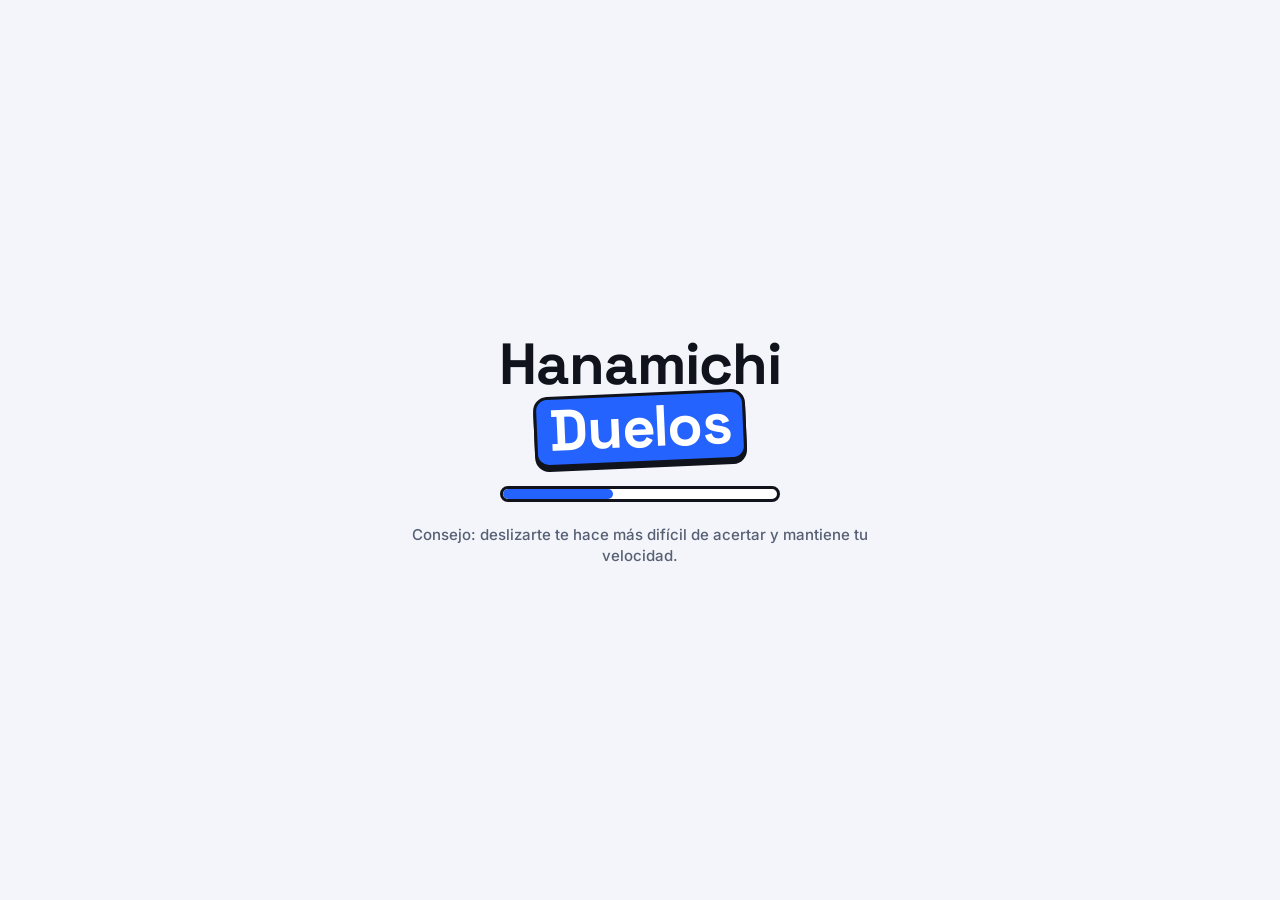
==== commit db9debf1: "Interfaz nueva: menú, equipo, HUD de duelos y pantallas Co-Authored-By: Claude Fable 5.2 <noreply@an" ====
--- a/hanamichi/index.html
+++ b/hanamichi/index.html
@@ -3,12 +3,13 @@
 <head>
   <meta charset="utf-8">
   <meta name="viewport" content="width=device-width, initial-scale=1, viewport-fit=cover, user-scalable=no">
-  <meta name="theme-color" content="#2A2350">
-  <meta name="description" content="Hanamichi: arena de héroes anime en primera persona. Partidas rápidas contra bots u online.">
-  <title>Hanamichi</title>
+  <meta name="theme-color" content="#F3F5FA">
+  <meta name="description" content="Hanamichi Duelos: shooter de duelos por rondas en primera persona. 1 contra 1, 2 contra 2 y 3 contra 3, contra bots u online.">
+  <title>Hanamichi Duelos</title>
   <link rel="manifest" href="manifest.webmanifest">
   <link rel="icon" href="assets/icono.svg" type="image/svg+xml">
-  <link rel="preload" href="assets/fonts/dela-gothic.woff2" as="font" type="font/woff2" crossorigin>
+  <link rel="preload" href="assets/fonts/space-grotesk-700.woff2" as="font" type="font/woff2" crossorigin>
+  <link rel="preload" href="assets/fonts/inter.woff2" as="font" type="font/woff2" crossorigin>
   <link rel="stylesheet" href="src/estilo.css">
   <script type="importmap">{ "imports": { "three": "./vendor/three.module.min.js" } }</script>
 </head>
@@ -18,173 +19,295 @@
 
     <!-- Efectos de pantalla -->
     <div class="lineas" id="lineas" aria-hidden="true"></div>
-    <div class="mira-franco" id="miraFranco" hidden aria-hidden="true"></div>
     <div class="dano-borde" id="danoBorde" aria-hidden="true"></div>
     <div class="borde-estado" id="bordeEstado" aria-hidden="true"></div>
+    <div class="mira-franco" id="miraFranco" hidden aria-hidden="true"><i class="mf-h"></i><i class="mf-v"></i><b></b></div>
 
     <!-- HUD -->
     <div class="hud" id="hud" hidden>
-      <div class="marcador" aria-label="Marcador">
-        <div class="m-lado m-yo"><span>Tú</span><b id="misBajas">0</b></div>
-        <div class="m-tiempo"><b id="tiempo">5:00</b><small id="meta">Primero a 20</small></div>
-        <div class="m-lado m-lider"><b id="liderBajas">0</b><span id="liderNombre">Líder</span></div>
-      </div>
+      <div class="sup">
+        <div class="marcador" aria-label="Marcador de rondas">
+          <div class="puntos az" id="puntosAz" aria-hidden="true"></div>
+          <b class="m-num az" id="mAz">0</b>
+          <div class="m-medio"><b id="tiempo">1:30</b><small id="rondaTxt">Ronda 1</small></div>
+          <b class="m-num na" id="mNa">0</b>
+          <div class="puntos na" id="puntosNa" aria-hidden="true"></div>
+        </div>
+        <div class="vivos" aria-label="Jugadores vivos">
+          <ul class="vivos-eq az" id="vivosAz"></ul>
+          <ul class="vivos-eq na" id="vivosNa"></ul>
+        </div>
+        <div class="espectando" id="espectando" hidden>Viendo a <b id="espNombre">—</b></div>
+      </div>
+
+      <button class="btn-pausa" id="btnPausa" type="button" aria-label="Pausa">
+        <svg viewBox="0 0 20 20" width="18" height="18" aria-hidden="true"><rect x="4" y="3" width="4" height="14" rx="1.2"/><rect x="12" y="3" width="4" height="14" rx="1.2"/></svg>
+      </button>
       <div class="red-chip" id="redChip" hidden></div>
+      <div class="fps" id="fps" hidden></div>
       <ol class="feed" id="feed" aria-live="polite"></ol>
 
-      <div class="cruz" id="cruz" aria-hidden="true"><i></i><i></i><i></i><i></i></div>
-      <div class="marca" id="marca" aria-hidden="true"></div>
-      <div class="direccion" id="direccion" aria-hidden="true"></div>
+      <div class="cruz" id="cruz" aria-hidden="true"><i></i><i></i><i></i><i></i><b></b></div>
+      <div class="marca" id="marca" aria-hidden="true"><i></i><i></i><i></i><i></i></div>
+      <div class="direcciones" id="direcciones" aria-hidden="true"></div>
       <div class="numeros" id="numeros" aria-hidden="true"></div>
       <div class="anuncio" id="anuncio" aria-live="polite"></div>
-
-      <div class="vida" aria-label="Vida">
-        <span class="vida-heroe" id="vidaHeroe">Sakura</span>
-        <div class="vida-fila">
-          <span class="vida-num" id="vidaNum">100</span>
-          <div class="vida-barras">
-            <div class="escudo-barra"><i id="escudoBarra"></i></div>
-            <div class="vida-barra"><i id="vidaBarra"></i><b id="vidaFantasma"></b></div>
-          </div>
-        </div>
-      </div>
-
-      <div class="poderes" id="poderes">
-        <div class="poder" data-k="q"><kbd>Q</kbd><span class="p-nombre"></span><span class="p-cd"></span></div>
-        <div class="poder" data-k="e"><kbd>E</kbd><span class="p-nombre"></span><span class="p-cd"></span></div>
-        <div class="poder definitiva" data-k="x"><kbd>X</kbd><span class="p-nombre"></span><span class="p-cd"></span></div>
-      </div>
-
-      <div class="arma">
-        <div class="arma-municion"><span id="municion">30</span><small id="cargador">/ 30</small></div>
-        <div class="arma-nombre" id="armaNombre">Rifle Hikari</div>
+      <div class="aviso" id="aviso" aria-live="polite"><span id="avisoTxt"></span></div>
+
+      <div class="ronda-banner" id="rondaBanner" aria-live="polite"><small>Duelo</small><b id="rondaBannerTxt">Ronda 1</b></div>
+      <div class="cuenta" id="cuenta" aria-live="assertive"></div>
+      <div class="fin-ronda" id="finRonda" hidden aria-live="polite">
+        <small id="frMotivo">Equipo rival eliminado</small>
+        <h2 id="frTitulo">Ronda ganada</h2>
+        <div class="fr-marcador"><b class="az" id="frAz">3</b><i>–</i><b class="na" id="frNa">2</b></div>
+      </div>
+
+      <div class="vida" id="vida" aria-label="Vida">
+        <div class="vida-cifra"><b id="vidaNum">100</b><small>vida</small></div>
+        <div class="vida-barras">
+          <div class="escudo-barra" id="escudoCaja"><i id="escudoBarra"></i></div>
+          <div class="vida-barra"><b id="vidaFantasma"></b><i id="vidaBarra"></i></div>
+        </div>
+      </div>
+
+      <div class="inventario">
         <ol class="ranuras" id="ranuras"></ol>
-      </div>
-
-      <button class="btn-pausa" id="btnPausa" type="button" aria-label="Pausar">
-        <svg viewBox="0 0 20 20" width="16" height="16" aria-hidden="true"><rect x="4" y="3" width="4" height="14" rx="1"/><rect x="12" y="3" width="4" height="14" rx="1"/></svg>
-      </button>
-      <div class="aviso" id="aviso" aria-live="polite"></div>
-      <div class="cuenta" id="cuenta" aria-live="polite"></div>
+        <div class="util" id="util" aria-label="Utilidad">
+          <kbd>Q</kbd>
+          <svg class="ico" viewBox="0 0 96 40" id="utilIcono" aria-hidden="true"></svg>
+          <span class="util-cd" id="utilCd"></span>
+        </div>
+      </div>
+
+      <div class="arma" id="arma">
+        <div class="municion"><b id="municion">30</b><small id="cargador">/ 30</small></div>
+        <div class="arma-nombre" id="armaNombre">Vector</div>
+        <div class="recarga-barra" id="recargaCaja"><i id="recargaBarra"></i></div>
+      </div>
 
       <div class="muerto" id="muerto" hidden>
         <small>Te ha eliminado</small>
         <b id="muertoNombre">—</b>
-        <span id="muertoHeroe"></span>
-        <p id="muertoCuenta">Reapareces en 3</p>
-      </div>
+        <p id="muertoArma"></p>
+        <div class="muerto-vida" id="muertoVida"></div>
+      </div>
+
       <div class="tabla" id="tabla" hidden>
-        <h2>Todos contra todos</h2>
-        <table><thead><tr><th>#</th><th>Jugador</th><th>Héroe</th><th>Bajas</th><th>Muertes</th></tr></thead><tbody id="tablaCuerpo"></tbody></table>
-      </div>
+        <header><h2>Tabla de la ronda</h2><span id="tablaInfo">Ronda 1 · 2 – 1</span></header>
+        <div class="tabla-cols">
+          <section class="tabla-eq az"><h3>Tu equipo</h3><div class="fila cab"><span>Jugador</span><span>B</span><span>M</span><span>Daño</span></div><div id="tablaAz"></div></section>
+          <section class="tabla-eq na"><h3>Rivales</h3><div class="fila cab"><span>Jugador</span><span>B</span><span>M</span><span>Daño</span></div><div id="tablaNa"></div></section>
+        </div>
+        <footer>B = bajas · M = muertes</footer>
+      </div>
+
+      <aside class="guia" id="guia" hidden>
+        <h3>Tu primer duelo</h3>
+        <ul>
+          <li>Gana quien llegue a <b>5 rondas</b>.</li>
+          <li>No reapareces dentro de la ronda: <b>al caer, mira a tu equipo</b>.</li>
+          <li>Apunta a la cabeza: <b>el crítico</b> hace más daño.</li>
+        </ul>
+        <button class="btn btn-mini" id="btnGuia" type="button">Entendido</button>
+      </aside>
     </div>
 
     <!-- Controles táctiles -->
     <div class="tactil" id="tactil" hidden>
-      <button type="button" class="t-btn t-disparar" data-accion="disparar" aria-label="Disparar"></button>
-      <button type="button" class="t-btn t-saltar" data-accion="saltar" aria-label="Saltar">Saltar</button>
-      <button type="button" class="t-btn t-agachar" data-accion="agachar" aria-label="Deslizar o agacharse">Deslizar</button>
-      <button type="button" class="t-btn t-apuntar" data-accion="apuntar" aria-label="Apuntar">Apuntar</button>
-      <button type="button" class="t-btn t-recargar" data-accion="recargar" aria-label="Recargar">Recargar</button>
-      <button type="button" class="t-btn t-arma" data-accion="siguiente" aria-label="Cambiar de arma">Arma</button>
-      <button type="button" class="t-btn t-granada" data-accion="granada" aria-label="Lanzar granada">Granada</button>
-      <button type="button" class="t-btn t-poder t-q" data-accion="q" aria-label="Habilidad">Q</button>
-      <button type="button" class="t-btn t-poder t-e" data-accion="e" aria-label="Poder">E</button>
-      <button type="button" class="t-btn t-poder t-x" data-accion="x" aria-label="Definitiva">X</button>
-      <button type="button" class="t-btn t-tabla" data-accion="tabla" aria-label="Marcador">Tabla</button>
+      <button type="button" class="t-btn t-disparar" data-accion="disparar" aria-label="Disparar">
+        <svg viewBox="0 0 32 32" aria-hidden="true"><circle cx="16" cy="16" r="9" fill="none" stroke-width="3"/><circle cx="16" cy="16" r="2.5"/><path d="M16 2v6M16 24v6M2 16h6M24 16h6" stroke-width="3" stroke-linecap="round"/></svg>
+      </button>
+      <button type="button" class="t-btn t-apuntar" data-accion="apuntar" aria-label="Apuntar">
+        <svg viewBox="0 0 32 32" aria-hidden="true"><circle cx="16" cy="16" r="10" fill="none" stroke-width="3"/><path d="M16 4v8M16 20v8M4 16h8M20 16h8" stroke-width="3" stroke-linecap="round"/></svg>
+      </button>
+      <button type="button" class="t-btn t-saltar" data-accion="saltar" aria-label="Saltar">
+        <svg viewBox="0 0 32 32" aria-hidden="true"><path d="M8 20l8-9 8 9M8 27l8-9 8 9" fill="none" stroke-width="3.5" stroke-linecap="round" stroke-linejoin="round"/></svg>
+      </button>
+      <button type="button" class="t-btn t-agachar" data-accion="agachar" aria-label="Deslizar o agacharse">
+        <svg viewBox="0 0 32 32" aria-hidden="true"><path d="M7 12l9 9 9-9" fill="none" stroke-width="3.5" stroke-linecap="round" stroke-linejoin="round"/><path d="M6 26h20" stroke-width="3.5" stroke-linecap="round"/></svg>
+      </button>
+      <button type="button" class="t-btn t-util" data-accion="util" aria-label="Usar utilidad">
+        <svg class="ico" viewBox="0 0 96 40" id="tUtilIcono" aria-hidden="true"></svg>
+        <span class="t-cd" id="tUtilCd"></span>
+      </button>
+      <button type="button" class="t-btn t-recargar" data-accion="recargar" aria-label="Recargar">
+        <svg viewBox="0 0 32 32" aria-hidden="true"><path d="M25 12a10 10 0 1 0 1 8" fill="none" stroke-width="3.5" stroke-linecap="round"/><path d="M26 5v8h-8" fill="none" stroke-width="3.5" stroke-linecap="round" stroke-linejoin="round"/></svg>
+      </button>
+      <button type="button" class="t-btn t-siguiente" data-accion="siguiente" aria-label="Cambiar de arma">
+        <svg viewBox="0 0 32 32" aria-hidden="true"><path d="M6 11h19l-5-5M26 21H7l5 5" fill="none" stroke-width="3.5" stroke-linecap="round" stroke-linejoin="round"/></svg>
+      </button>
+      <button type="button" class="t-btn t-tabla" data-accion="tabla" aria-label="Tabla de jugadores">
+        <svg viewBox="0 0 32 32" aria-hidden="true"><path d="M6 9h20M6 16h20M6 23h20" fill="none" stroke-width="3.5" stroke-linecap="round"/></svg>
+      </button>
     </div>
 
     <!-- Menú principal -->
-    <section class="pantalla menu" id="pMenu">
-      <div class="titulo">
-        <span class="kanji" aria-hidden="true">花道</span>
-        <h1>Hanamichi</h1>
-        <p class="lema">Arena de héroes en primera persona. Elige héroe, entra y llega el primero a 20 bajas.</p>
-      </div>
-      <div class="panel">
-        <label class="nombre-campo">Tu nombre <input id="nombre" type="text" maxlength="14" autocomplete="nickname" placeholder="Jugador"></label>
-        <h2 class="panel-titulo">Elige héroe</h2>
-        <div class="heroes" id="heroes" role="radiogroup" aria-label="Héroe"></div>
-        <div class="heroe-info" id="heroeInfo"></div>
-        <button class="btn btn-principal" id="btnJugar" type="button">Jugar contra bots</button>
-        <div class="segmentos" id="dificultad" role="radiogroup" aria-label="Dificultad de los bots">
-          <button type="button" data-v="facil">Tranquilos</button>
-          <button type="button" data-v="normal">Equilibrados</button>
-          <button type="button" data-v="dificil">Implacables</button>
-        </div>
-        <h2 class="panel-titulo">Online</h2>
-        <button class="btn btn-online" id="btnRapida" type="button">Partida rápida online</button>
-        <div class="sala">
-          <input id="codigoSala" type="text" maxlength="6" placeholder="Código de sala" autocapitalize="characters" spellcheck="false" aria-label="Código de sala">
-          <button class="btn-mini" id="btnUnirse" type="button">Unirse</button>
-          <button class="btn-mini" id="btnCrear" type="button">Crear sala</button>
-        </div>
-        <div class="menu-pie">
-          <button class="btn-texto" id="btnAjustes" type="button">Ajustes y controles</button>
-          <p class="stats" id="statsMenu"></p>
-        </div>
-      </div>
-    </section>
-
-    <!-- Conectando -->
-    <section class="pantalla velo" id="pConectando" hidden>
-      <div class="caja">
-        <h2 class="grande" id="conTitulo">Conectando…</h2>
+    <section class="pantalla menu" id="pMenu" aria-label="Menú principal">
+      <div class="menu-grid">
+        <div class="tarjeta menu-izq">
+          <header class="titulo">
+            <h1>Hanamichi <span>Duelos</span></h1>
+            <p>Duelos por rondas en primera persona. Gana quien llegue a 5 rondas.</p>
+          </header>
+          <button class="btn btn-principal btn-grande" id="btnJugar" type="button">
+            <svg viewBox="0 0 24 24" width="22" height="22" aria-hidden="true"><path d="M7 4.5v15l13-7.5z"/></svg>
+            Jugar duelo
+          </button>
+          <div class="ajustes-juego">
+            <div class="campo">
+              <span class="etiqueta" id="lbModo">Modo</span>
+              <div class="seg" id="segModo" role="radiogroup" aria-labelledby="lbModo">
+                <button type="button" role="radio" data-v="1v1">1 vs 1</button>
+                <button type="button" role="radio" data-v="2v2">2 vs 2</button>
+                <button type="button" role="radio" data-v="3v3">3 vs 3</button>
+              </div>
+            </div>
+            <div class="campo">
+              <span class="etiqueta" id="lbDif">Bots</span>
+              <div class="seg" id="segDif" role="radiogroup" aria-labelledby="lbDif">
+                <button type="button" role="radio" data-v="facil">Fácil</button>
+                <button type="button" role="radio" data-v="normal">Normal</button>
+                <button type="button" role="radio" data-v="dificil">Difícil</button>
+              </div>
+            </div>
+            <div class="campo ancho">
+              <span class="etiqueta" id="lbMapa">Mapa</span>
+              <div class="seg" id="segMapa" role="radiogroup" aria-labelledby="lbMapa">
+                <button type="button" role="radio" data-v="azar">Al azar</button>
+                <button type="button" role="radio" data-v="azotea">Azotea</button>
+                <button type="button" role="radio" data-v="muelle">Muelle</button>
+                <button type="button" role="radio" data-v="patio">Patio</button>
+              </div>
+            </div>
+          </div>
+          <div class="online">
+            <span class="etiqueta">Online</span>
+            <button class="btn btn-online" id="btnRapida" type="button">
+              <svg viewBox="0 0 24 24" width="20" height="20" aria-hidden="true"><circle cx="12" cy="12" r="9" fill="none" stroke-width="2.4"/><path d="M3 12h18M12 3c3 3 3 15 0 18M12 3c-3 3-3 15 0 18" fill="none" stroke-width="2.2"/></svg>
+              Partida rápida online
+            </button>
+            <div class="sala">
+              <input id="codigoSala" type="text" maxlength="6" placeholder="Código de sala" autocapitalize="characters" autocomplete="off" spellcheck="false" aria-label="Código de sala">
+              <button class="btn btn-sec btn-peq" id="btnUnirse" type="button">Unirse</button>
+              <button class="btn btn-sec btn-peq" id="btnCrear" type="button">Crear sala</button>
+            </div>
+          </div>
+          <footer class="menu-pie">
+            <label class="nombre-campo"><span class="etiqueta">Tu nombre</span><input id="nombre" type="text" maxlength="14" autocomplete="nickname" placeholder="Jugador" spellcheck="false"></label>
+            <button class="btn btn-sec btn-peq" id="btnAjustes" type="button">
+              <svg viewBox="0 0 24 24" width="18" height="18" aria-hidden="true"><path d="M4 7h10M18 7h2M4 17h2M10 17h10" fill="none" stroke-width="2.4" stroke-linecap="round"/><circle cx="16" cy="7" r="2.4" fill="none" stroke-width="2.4"/><circle cx="8" cy="17" r="2.4" fill="none" stroke-width="2.4"/></svg>
+              Ajustes
+            </button>
+            <p class="stats" id="statsMenu"></p>
+          </footer>
+        </div>
+        <div class="menu-centro" aria-hidden="true"></div>
+        <div class="tarjeta menu-der" id="equipoMenu" aria-label="Tu equipo"></div>
+      </div>
+    </section>
+
+    <!-- Tu equipo (pausa y entre rondas) -->
+    <section class="pantalla velo" id="pEquipo" hidden aria-label="Tu equipo">
+      <div class="caja caja-equipo">
+        <div id="equipoModal"></div>
+        <button class="btn btn-principal" id="btnCerrarEquipo" type="button">Listo</button>
+        <p class="nota">Los cambios valen desde la siguiente ronda.</p>
+      </div>
+    </section>
+
+    <!-- Conectando / error de red -->
+    <section class="pantalla velo" id="pConectando" hidden aria-label="Conexión">
+      <div class="caja caja-peq">
+        <div class="rueda" id="conRueda" aria-hidden="true"></div>
+        <h2 id="conTitulo">Conectando…</h2>
         <p id="conTexto">Buscando la sala.</p>
-        <button class="btn btn-sec" id="btnCancelarCon" type="button">Volver</button>
+        <button class="btn btn-sec" id="btnCancelarCon" type="button">Cancelar</button>
       </div>
     </section>
 
     <!-- Pausa -->
-    <section class="pantalla velo" id="pPausa" hidden>
-      <div class="caja">
+    <section class="pantalla velo" id="pPausa" hidden aria-label="Pausa">
+      <div class="caja caja-ancha">
         <h2 class="grande">Pausa</h2>
-        <p class="nota" id="pausaNota" hidden>La partida online sigue mientras estás aquí.</p>
-        <button class="btn btn-principal" id="btnSeguir" type="button">Seguir</button>
-        <h3 class="panel-titulo">Cambiar de héroe (al reaparecer)</h3>
-        <div class="heroes mini" id="heroesPausa"></div>
-        <button class="btn btn-sec" id="btnInvitar" type="button" hidden>Copiar enlace de invitación</button>
-        <button class="btn btn-sec" id="btnAjustesPausa" type="button">Ajustes</button>
-        <button class="btn btn-sec" id="btnAbandonar" type="button">Salir al menú</button>
-        <dl class="ayuda" id="ayuda"></dl>
+        <div class="pausa-grid">
+          <div class="pausa-botones">
+            <button class="btn btn-principal" id="btnSeguir" type="button">Seguir</button>
+            <button class="btn btn-sec" id="btnEquipoPausa" type="button">Tu equipo</button>
+            <button class="btn btn-sec" id="btnAjustesPausa" type="button">Ajustes</button>
+            <button class="btn btn-sec" id="btnInvitar" type="button" hidden>Copiar invitación</button>
+            <button class="btn btn-peligro" id="btnAbandonar" type="button">Salir</button>
+            <p class="nota" id="pausaNota" hidden>La partida online sigue mientras estás aquí.</p>
+          </div>
+          <div class="chuleta">
+            <h3>Controles</h3>
+            <dl class="ayuda" id="ayuda"></dl>
+          </div>
+        </div>
       </div>
     </section>
 
     <!-- Ajustes -->
-    <section class="pantalla velo" id="pAjustes" hidden>
-      <div class="caja">
+    <section class="pantalla velo" id="pAjustes" hidden aria-label="Ajustes">
+      <div class="caja caja-ancha">
         <h2 class="grande">Ajustes</h2>
-        <label class="ajuste">Sensibilidad <input type="range" id="ajSens" min="0.2" max="3" step="0.05"><output id="ajSensV"></output></label>
-        <label class="ajuste">Campo de visión <input type="range" id="ajFov" min="65" max="105" step="1"><output id="ajFovV"></output></label>
-        <label class="ajuste">Volumen <input type="range" id="ajVol" min="0" max="1" step="0.05"><output id="ajVolV"></output></label>
-        <div class="ajuste">Correr
-          <div class="segmentos mini" id="ajCorrer"><button type="button" data-v="si">Siempre (Mayús anda)</button><button type="button" data-v="no">Con Mayús</button></div>
-        </div>
-        <div class="ajuste">Calidad
-          <div class="segmentos mini" id="ajCal"><button type="button" data-v="auto">Automática</button><button type="button" data-v="alta">Alta</button><button type="button" data-v="baja">Ligera</button></div>
-        </div>
-        <dl class="ayuda" id="ayudaAjustes"></dl>
+        <div class="ajustes-grid">
+          <div class="ajustes-col">
+            <label class="ajuste"><span>Sensibilidad</span><input type="range" id="ajSens" min="0.2" max="3" step="0.05"><output id="ajSensV"></output></label>
+            <label class="ajuste"><span>Campo de visión</span><input type="range" id="ajFov" min="65" max="105" step="1"><output id="ajFovV"></output></label>
+            <label class="ajuste"><span>Volumen</span><input type="range" id="ajVol" min="0" max="1" step="0.05"><output id="ajVolV"></output></label>
+            <label class="ajuste"><span>Música</span><input type="range" id="ajMus" min="0" max="1" step="0.05"><output id="ajMusV"></output></label>
+            <div class="ajuste ajuste-seg">
+              <span id="lbCal">Calidad</span>
+              <div class="seg" id="segCal" role="radiogroup" aria-labelledby="lbCal">
+                <button type="button" role="radio" data-v="auto">Auto</button>
+                <button type="button" role="radio" data-v="alta">Alta</button>
+                <button type="button" role="radio" data-v="baja">Baja</button>
+              </div>
+            </div>
+            <div class="ajuste ajuste-seg">
+              <span id="lbFps">Mostrar FPS</span>
+              <button type="button" class="interruptor" id="ajFps" role="switch" aria-checked="false" aria-labelledby="lbFps"><i></i></button>
+            </div>
+          </div>
+          <div class="chuleta">
+            <h3 id="ayudaTitulo">Controles</h3>
+            <dl class="ayuda" id="ayudaAjustes"></dl>
+          </div>
+        </div>
         <button class="btn btn-principal" id="btnCerrarAjustes" type="button">Listo</button>
       </div>
     </section>
 
-    <!-- Final -->
-    <section class="pantalla velo" id="pFin" hidden>
-      <div class="caja fin">
+    <!-- Fin de partida -->
+    <section class="pantalla velo" id="pFin" hidden aria-label="Fin de la partida">
+      <div class="caja caja-fin" id="finCaja">
+        <small class="fin-sup" id="finSup">Fin del duelo</small>
         <h2 class="grande" id="finTitulo">Victoria</h2>
-        <p class="fin-marcador" id="finMarcador">1.º puesto</p>
-        <ol class="ranking" id="finRanking"></ol>
-        <dl class="fin-stats" id="finStats"></dl>
-        <p class="stats" id="finRacha"></p>
-        <button class="btn btn-principal" id="btnRevancha" type="button">Otra partida</button>
-        <button class="btn btn-sec" id="btnMenu" type="button">Volver al menú</button>
+        <div class="fin-marcador" aria-label="Marcador de rondas"><b class="az" id="finAz">5</b><i>–</i><b class="na" id="finNa">3</b></div>
+        <div class="fin-tablas">
+          <section class="tabla-eq az"><h3>Tu equipo</h3><div class="fila cab"><span>Jugador</span><span>B</span><span>M</span><span>Daño</span></div><div id="finTablaAz"></div></section>
+          <section class="tabla-eq na"><h3>Rivales</h3><div class="fila cab"><span>Jugador</span><span>B</span><span>M</span><span>Daño</span></div><div id="finTablaNa"></div></section>
+        </div>
+        <p class="stats" id="finResumen"></p>
+        <div class="fin-botones">
+          <button class="btn btn-principal" id="btnRevancha" type="button">Revancha</button>
+          <button class="btn btn-sec" id="btnMenu" type="button">Volver al menú</button>
+        </div>
       </div>
     </section>
 
     <div class="toast" id="toast" role="status" hidden></div>
-    <div class="carga" id="carga">Preparando la azotea…</div>
+
+    <!-- Pantalla de carga -->
+    <div class="carga" id="carga">
+      <div class="carga-caja">
+        <div class="carga-logo">Hanamichi <span>Duelos</span></div>
+        <div class="carga-barra" aria-hidden="true"><i></i></div>
+        <p class="carga-consejo" id="cargaConsejo">Consejo: deslizarte te hace más difícil de acertar y mantiene tu velocidad.</p>
+      </div>
+    </div>
   </main>
-  <noscript>Hanamichi necesita JavaScript y WebGL.</noscript>
+  <noscript>Hanamichi Duelos necesita JavaScript y WebGL.</noscript>
   <script type="module" src="src/main.js"></script>
 </body>
 </html>
--- a/hanamichi/src/estilo.css
+++ b/hanamichi/src/estilo.css
@@ -1,443 +1,593 @@
-/* Hanamichi: interfaz con aire de cartel de anime. Tinta índigo sobre papel y cielo de atardecer. */
-@font-face { font-family: "Dela"; src: url("../assets/fonts/dela-gothic.woff2") format("woff2"); font-display: swap; }
-/* Solo los dos kanji del título (988 bytes). */
-@font-face { font-family: "Dela"; src: url("../assets/fonts/dela-kanji.woff2") format("woff2"); unicode-range: U+82B1, U+9053; font-display: swap; }
-@font-face { font-family: "Redonda"; src: url("../assets/fonts/mplus-500.woff2") format("woff2"); font-weight: 500; font-display: swap; }
-@font-face { font-family: "Redonda"; src: url("../assets/fonts/mplus-800.woff2") format("woff2"); font-weight: 800; font-display: swap; }
+/* Hanamichi Duelos: interfaz limpia y colorida. Bloques de color con borde de tinta, esquinas redondeadas y sombra dura. */
+@font-face { font-family: "Space Grotesk"; src: url("../assets/fonts/space-grotesk-700.woff2") format("woff2"); font-weight: 700; font-display: swap; }
+@font-face { font-family: "Inter"; src: url("../assets/fonts/inter.woff2") format("woff2"); font-weight: 400 700; font-display: swap; }
 
 :root {
-  --melocoton: #FFB38A;
-  --lila: #9B8CFF;
-  --sakura: #FF8FB8;
-  --cian: #3EE0FF;
-  --indigo: #2A2350;
-  --indigo-90: rgba(42, 35, 80, .9);
-  --indigo-60: rgba(42, 35, 80, .6);
-  --papel: #FFF7EE;
-  --papel-70: rgba(255, 247, 238, .72);
+  --tinta: #10131C;
+  --papel: #FFFFFF;
+  --fondo: #F3F5FA;
+  --azul: #2563FF;
+  --azul-claro: #E6EDFF;
+  --naranja: #FF7A1A;
+  --naranja-txt: #C2500A;
+  --amarillo: #FFD23F;
+  --amarillo-claro: #FFF1B8;
+  --rojo: #FF4D5E;
+  --rojo-txt: #C7283A;
+  --verde: #3BD67A;
+  --gris: #565F73;
+  --gris-claro: #D5DAE6;
+  --b: 3px;
   --sa-t: env(safe-area-inset-top, 0px);
   --sa-r: env(safe-area-inset-right, 0px);
   --sa-b: env(safe-area-inset-bottom, 0px);
   --sa-l: env(safe-area-inset-left, 0px);
-  --display: "Dela", "Arial Black", sans-serif;
-  --texto: "Redonda", "Hiragino Maru Gothic ProN", system-ui, sans-serif;
+  --disp: "Space Grotesk", "Arial Narrow", system-ui, sans-serif;
+  --txt: "Inter", system-ui, -apple-system, "Segoe UI", sans-serif;
 }
 
 * { box-sizing: border-box; }
 html, body {
   margin: 0; height: 100%;
-  background: var(--indigo);
-  color: var(--papel);
-  font-family: var(--texto);
-  font-weight: 500;
+  background: var(--fondo);
+  color: var(--tinta);
+  font: 500 16px/1.4 var(--txt);
   overflow: hidden;
   overscroll-behavior: none;
   -webkit-user-select: none; user-select: none;
   -webkit-tap-highlight-color: transparent;
 }
-.juego { position: fixed; inset: 0; overflow: hidden; touch-action: none; }
+.juego { position: fixed; inset: 0; overflow: hidden; touch-action: none; background: var(--fondo); }
 canvas { position: absolute; inset: 0; width: 100%; height: 100%; display: block; }
 [hidden] { display: none !important; }
-
-button { font: inherit; color: inherit; }
-button:focus-visible, input:focus-visible { outline: 3px solid var(--cian); outline-offset: 3px; }
-
-/* ---------- Botones ---------- */
+h1, h2, h3, p, ul, ol, dl, dd { margin: 0; }
+ul, ol { padding: 0; list-style: none; }
+button { font: inherit; color: inherit; cursor: pointer; }
+:focus-visible { outline: 3px solid var(--tinta); outline-offset: 3px; }
+.btn-principal:focus-visible, .seg [aria-checked="true"]:focus-visible { outline-color: var(--tinta); box-shadow: 0 0 0 3px #fff, 0 0 0 6px var(--tinta); outline: none; }
+.velo :focus-visible { outline-color: var(--tinta); }
+
+.ico { fill: currentColor; stroke: none; width: 100%; height: auto; display: block; }
+.ico .a { fill: var(--acento, currentColor); }
+
+/* ---------- Botones y controles ---------- */
 .btn {
-  font: 400 22px/1 var(--display);
-  padding: 15px 30px 13px;
-  border: 3px solid var(--indigo);
-  cursor: pointer;
-  transform: skewX(-8deg);
+  display: inline-flex; align-items: center; justify-content: center; gap: 10px;
+  min-height: 48px; padding: 0 22px;
+  font: 700 17px/1 var(--disp);
+  border: var(--b) solid var(--tinta); border-radius: 16px;
+  background: var(--papel); color: var(--tinta);
+  box-shadow: 0 4px 0 var(--tinta);
+  transition: transform .08s, box-shadow .08s, background-color .12s;
+}
+.btn svg { flex: none; fill: currentColor; stroke: currentColor; }
+.btn:hover { transform: translateY(-1px); box-shadow: 0 5px 0 var(--tinta); }
+.btn:active { transform: translateY(4px); box-shadow: 0 0 0 var(--tinta); }
+.btn-principal { background: var(--azul); color: #fff; box-shadow: 0 6px 0 var(--tinta); }
+.btn-principal:hover { transform: translateY(-1px); box-shadow: 0 7px 0 var(--tinta); }
+.btn-principal:active { transform: translateY(6px); box-shadow: 0 0 0 var(--tinta); }
+.btn-grande { min-height: 66px; font-size: 25px; border-radius: 20px; gap: 12px; }
+.btn-grande svg { fill: #fff; stroke: none; }
+.btn-online { background: var(--naranja); color: var(--tinta); width: 100%; }
+.btn-peq { min-height: 44px; padding: 0 16px; font-size: 15px; }
+.btn-mini { min-height: 36px; padding: 0 14px; font-size: 14px; border-radius: 12px; }
+.btn-peligro { color: var(--rojo-txt); }
+.btn[disabled] { opacity: .5; pointer-events: none; }
+
+.etiqueta { display: block; margin-bottom: 6px; font: 700 12px/1 var(--txt); letter-spacing: .08em; text-transform: uppercase; color: var(--gris); }
+
+.seg { display: flex; border: var(--b) solid var(--tinta); border-radius: 14px; overflow: hidden; background: var(--papel); }
+.seg button { flex: 1; min-height: 44px; padding: 0 8px; border: 0; background: transparent; font: 600 14px/1.1 var(--txt); color: var(--tinta); white-space: nowrap; }
+.seg button + button { border-left: var(--b) solid var(--tinta); }
+.seg button:hover { background: var(--azul-claro); }
+.seg button[aria-checked="true"] { background: var(--azul); color: #fff; }
+.seg :focus-visible { outline-offset: -6px; }
+
+input[type="text"] {
+  height: 44px; padding: 0 14px; min-width: 0;
+  border: var(--b) solid var(--tinta); border-radius: 12px; background: var(--papel); color: var(--tinta);
+  font: 600 16px/1 var(--txt);
+  -webkit-user-select: text; user-select: text;
+}
+input[type="text"]::placeholder { color: #6A7388; font-weight: 500; }
+#codigoSala { text-transform: uppercase; letter-spacing: .12em; }
+#codigoSala::placeholder { text-transform: none; letter-spacing: 0; }
+
+kbd {
+  display: inline-block; min-width: 24px; padding: 2px 6px; margin-right: 3px;
+  border: 2px solid var(--tinta); border-radius: 7px; background: var(--papel);
+  font: 700 12px/1.3 var(--disp); text-align: center; box-shadow: 0 2px 0 var(--tinta);
+}
+dl.ayuda i { font: 500 11px/1 var(--txt); color: var(--gris); margin: 0 6px 0 3px; font-style: normal; }
+
+input[type="range"] {
+  -webkit-appearance: none; appearance: none; width: 100%; height: 22px; margin: 0; background: transparent; --v: 50%;
+}
+input[type="range"]::-webkit-slider-runnable-track { height: 10px; border: 2px solid var(--tinta); border-radius: 6px; background: linear-gradient(to right, var(--azul) var(--v), #fff var(--v)); }
+input[type="range"]::-moz-range-track { height: 6px; border: 2px solid var(--tinta); border-radius: 6px; background: linear-gradient(to right, var(--azul) var(--v), #fff var(--v)); }
+input[type="range"]::-webkit-slider-thumb { -webkit-appearance: none; width: 24px; height: 24px; margin-top: -9px; border: var(--b) solid var(--tinta); border-radius: 50%; background: #fff; box-shadow: 0 2px 0 var(--tinta); }
+input[type="range"]::-moz-range-thumb { width: 18px; height: 18px; border: var(--b) solid var(--tinta); border-radius: 50%; background: #fff; box-shadow: 0 2px 0 var(--tinta); }
+
+.interruptor { position: relative; width: 56px; height: 32px; padding: 0; border: var(--b) solid var(--tinta); border-radius: 16px; background: var(--gris-claro); transition: background-color .12s; }
+.interruptor i { position: absolute; top: 3px; left: 3px; width: 20px; height: 20px; border: 2px solid var(--tinta); border-radius: 50%; background: #fff; transition: transform .12s; }
+.interruptor[aria-checked="true"] { background: var(--azul); }
+.interruptor[aria-checked="true"] i { transform: translateX(24px); }
+
+/* ---------- Pantallas ---------- */
+.pantalla { position: absolute; inset: 0; z-index: 20; overflow-y: auto; touch-action: pan-y; -webkit-overflow-scrolling: touch; }
+.velo { display: flex; align-items: center; justify-content: center; padding: calc(16px + var(--sa-t)) calc(16px + var(--sa-r)) calc(16px + var(--sa-b)) calc(16px + var(--sa-l)); background: rgba(16, 19, 28, .55); }
+.velo > .caja { margin: auto; }
+.caja {
+  position: relative; width: min(100%, 460px); padding: 28px;
+  background: var(--papel); border: var(--b) solid var(--tinta); border-radius: 26px; box-shadow: 0 8px 0 var(--tinta);
+  display: flex; flex-direction: column; gap: 16px;
+}
+.caja-peq { width: min(100%, 400px); text-align: center; align-items: center; }
+.caja-ancha { width: min(100%, 820px); }
+.caja-equipo { width: min(100%, 600px); }
+.caja-fin { width: min(100%, 880px); text-align: center; }
+.grande { font: 700 40px/1 var(--disp); letter-spacing: -.01em; }
+.nota { font-size: 13px; color: var(--gris); }
+.stats { font-size: 13px; color: var(--gris); }
+.tarjeta { background: var(--papel); border: var(--b) solid var(--tinta); border-radius: 24px; box-shadow: 0 6px 0 var(--tinta); }
+
+/* ---------- Menú ---------- */
+.menu {
+  display: flex; padding: calc(24px + var(--sa-t)) calc(32px + var(--sa-r)) calc(28px + var(--sa-b)) calc(32px + var(--sa-l));
+}
+.menu-grid {
+  width: 100%; max-width: 1480px; margin: auto;
+  display: grid; grid-template-columns: minmax(380px, 470px) minmax(0, 1fr) minmax(420px, 530px); gap: 24px; align-items: center;
+}
+.menu-izq { padding: 22px 24px 20px; display: flex; flex-direction: column; gap: 14px; }
+.titulo h1 { font: 700 44px/1 var(--disp); letter-spacing: -.02em; }
+.titulo h1 span { display: inline-block; margin-left: 4px; padding: 2px 12px 4px; background: var(--azul); color: #fff; border: var(--b) solid var(--tinta); border-radius: 14px; transform: rotate(-2.5deg); box-shadow: 0 4px 0 var(--tinta); }
+.titulo p { margin-top: 10px; font-size: 14px; color: var(--gris); }
+.ajustes-juego { display: grid; grid-template-columns: 1fr 1fr; gap: 12px; }
+.ajustes-juego .ancho { grid-column: 1 / -1; }
+.ajustes-juego .seg button { padding: 0 4px; }
+.online { padding: 12px 14px 14px; background: var(--fondo); border: var(--b) solid var(--tinta); border-radius: 18px; display: flex; flex-direction: column; gap: 10px; }
+.online .etiqueta { margin: 0; }
+.sala { display: flex; gap: 8px; }
+.sala input { flex: 1; width: 0; min-width: 0; }
+.menu-pie { display: grid; grid-template-columns: 1fr auto; gap: 8px 10px; align-items: end; }
+.nombre-campo { display: block; }
+.nombre-campo input { width: 100%; }
+.menu-pie .stats { grid-column: 1 / -1; }
+
+/* Panel «Tu equipo» (menú, pausa y entre rondas) */
+.menu-der { padding: 20px; }
+.eq-cab { display: flex; align-items: baseline; justify-content: space-between; gap: 12px; margin-bottom: 14px; }
+.eq-cab h2 { font: 700 28px/1 var(--disp); }
+.eq-cab p { font-size: 13px; color: var(--gris); text-align: right; }
+.eq-slots { display: grid; grid-template-columns: repeat(4, 1fr); gap: 10px; }
+.eq-slot {
+  display: flex; flex-direction: column; align-items: center; gap: 6px; padding: 10px 6px 10px; min-width: 0;
+  background: var(--papel); border: var(--b) solid var(--tinta); border-radius: 16px; box-shadow: 0 4px 0 var(--tinta); color: var(--tinta);
   transition: transform .08s, box-shadow .08s;
 }
-.btn-principal { background: var(--sakura); color: var(--indigo); box-shadow: 6px 6px 0 var(--indigo); }
-.btn-principal:hover { box-shadow: 8px 8px 0 var(--indigo); transform: skewX(-8deg) translate(-2px, -2px); }
-.btn-principal:active { box-shadow: 2px 2px 0 var(--indigo); transform: skewX(-8deg) translate(4px, 4px); }
-.btn-sec { background: var(--papel); color: var(--indigo); font-size: 17px; padding: 11px 22px 9px; }
-.btn-texto { background: none; border: 0; color: var(--indigo); font-weight: 800; font-size: 15px; padding: 8px 4px; cursor: pointer; text-decoration: underline 2px var(--sakura); text-underline-offset: 4px; }
-.btn-texto:disabled { opacity: .45; cursor: default; text-decoration: none; }
-
-/* ---------- Menú ---------- */
-.pantalla { position: absolute; inset: 0; z-index: 5; }
-.menu {
-  display: grid;
-  grid-template-columns: minmax(0, 1fr) minmax(320px, 440px);
-  align-items: center;
-  gap: 24px;
-  padding: calc(24px + var(--sa-t)) calc(40px + var(--sa-r)) calc(24px + var(--sa-b)) calc(40px + var(--sa-l));
-  background: linear-gradient(90deg, rgba(42, 35, 80, .55), transparent 45%);
-}
-.titulo { position: relative; align-self: start; padding-top: 4vh; }
-.kanji {
-  display: block;
-  writing-mode: vertical-rl;
-  white-space: nowrap;
-  font: 400 clamp(90px, 17vh, 170px)/1 var(--display);
-  color: var(--sakura);
-  -webkit-text-stroke: 4px var(--indigo);
-  paint-order: stroke fill;
-  text-shadow: 8px 8px 0 var(--indigo);
-  position: absolute; left: 0; top: 2vh;
-}
-.titulo h1 {
-  margin: 0 0 0 clamp(120px, 21vh, 210px);
-  padding-top: 3vh;
-  font: 400 clamp(44px, 7.5vw, 92px)/.95 var(--display);
-  color: var(--papel);
-  -webkit-text-stroke: 3px var(--indigo);
-  paint-order: stroke fill;
-  text-shadow: 6px 6px 0 var(--indigo);
-  letter-spacing: -.01em;
-}
-.lema {
-  margin: 18px 0 0 clamp(124px, 21.5vh, 214px);
-  max-width: 32ch;
-  font-size: 17px; line-height: 1.5; font-weight: 800;
-  color: var(--indigo);
-  background: var(--papel-70);
-  padding: 8px 12px;
-  border-left: 5px solid var(--sakura);
-}
-
-.panel {
-  background: var(--papel);
-  color: var(--indigo);
-  border: 3px solid var(--indigo);
-  box-shadow: 10px 10px 0 var(--indigo);
-  padding: 22px 22px 16px;
-  display: flex; flex-direction: column; gap: 12px;
-  max-height: calc(100vh - 48px - var(--sa-t) - var(--sa-b));
-  overflow-y: auto;
-}
-.panel-titulo { margin: 0; font: 400 17px/1.2 var(--display); }
-.armas { display: grid; gap: 8px; }
-.arma-carta {
-  display: grid; grid-template-columns: 1fr auto; gap: 2px 12px; align-items: center;
-  text-align: left;
-  padding: 10px 12px;
-  border: 2px solid var(--indigo);
-  background: #fff;
-  cursor: pointer;
-}
-.arma-carta[aria-checked="true"] { background: var(--sakura); box-shadow: 4px 4px 0 var(--indigo); }
-.arma-carta b { font: 400 16px/1.2 var(--display); }
-.arma-carta small { grid-column: 1; font-size: 13px; line-height: 1.35; }
-.arma-carta .barras { grid-row: 1 / span 2; grid-column: 2; display: grid; gap: 3px; font-size: 11px; font-weight: 800; }
-.barras span { display: flex; align-items: center; gap: 6px; justify-content: flex-end; }
-.barras i { display: inline-flex; gap: 2px; }
-.barras i::before { content: ""; width: calc(var(--n) * 9px); height: 7px; background: repeating-linear-gradient(90deg, var(--indigo) 0 7px, transparent 7px 9px); }
-
-.segmentos { display: flex; border: 2px solid var(--indigo); }
-.segmentos button { flex: 1; padding: 10px 6px; background: #fff; border: 0; border-right: 2px solid var(--indigo); color: var(--indigo); font-weight: 800; font-size: 14px; cursor: pointer; }
-.segmentos button:last-child { border-right: 0; }
-.segmentos button[aria-checked="true"] { background: var(--indigo); color: var(--papel); }
-.segmentos.mini button { font-size: 13px; padding: 8px 4px; }
-.panel .btn-principal { margin-top: 6px; }
-.menu-pie { display: flex; justify-content: space-between; }
-.stats { margin: 0; font-size: 13px; color: inherit; opacity: .8; }
-
-/* ---------- Velos (pausa, ajustes, final) ---------- */
-.velo { display: grid; place-items: center; background: rgba(42, 35, 80, .55); backdrop-filter: blur(3px); padding: 16px; }
-.caja {
-  background: var(--papel); color: var(--indigo);
-  border: 3px solid var(--indigo); box-shadow: 10px 10px 0 var(--indigo);
-  padding: 26px 28px; width: min(420px, 100%);
-  display: flex; flex-direction: column; gap: 12px;
-  max-height: calc(100vh - 32px); overflow-y: auto;
-}
-.grande { margin: 0 0 4px; font: 400 44px/1 var(--display); color: var(--indigo); }
-.ajuste { display: grid; grid-template-columns: 1fr; gap: 6px; font-weight: 800; font-size: 14px; }
-label.ajuste { grid-template-columns: 90px 1fr 42px; align-items: center; }
-input[type=range] { accent-color: var(--sakura); width: 100%; }
-output { text-align: right; font-variant-numeric: tabular-nums; }
-.ayuda { display: grid; grid-template-columns: auto 1fr; gap: 4px 12px; margin: 8px 0 0; font-size: 13px; }
-.ayuda dt { font-weight: 800; }
-.ayuda dd { margin: 0; }
-
-.fin .grande { font-size: 58px; }
-.fin.gana .grande { color: var(--sakura); -webkit-text-stroke: 2px var(--indigo); paint-order: stroke fill; text-shadow: 5px 5px 0 var(--indigo); }
-.fin-marcador { margin: 0; font: 400 32px/1 var(--display); }
-.fin-stats { display: grid; grid-template-columns: repeat(3, 1fr); gap: 8px; margin: 6px 0; }
-.fin-stats div { border: 2px solid var(--indigo); padding: 8px; text-align: center; }
-.fin-stats dt { font-size: 12px; font-weight: 800; }
-.fin-stats dd { margin: 4px 0 0; font: 400 22px/1 var(--display); }
+.eq-slot:hover { transform: translateY(-1px); }
+.eq-slot .eq-r { font: 700 10.5px/1.1 var(--txt); letter-spacing: .05em; text-transform: uppercase; color: var(--gris); height: 24px; display: flex; align-items: center; text-align: center; }
+.eq-slot .ico { width: 82%; max-width: 86px; }
+.eq-slot b { font: 700 13px/1.1 var(--disp); max-width: 100%; overflow: hidden; text-overflow: ellipsis; white-space: nowrap; }
+.eq-slot.sel { background: var(--azul); color: #fff; transform: translateY(3px); box-shadow: 0 1px 0 var(--tinta); }
+.eq-slot.sel .eq-r { color: #DDE6FF; }
+.eq-slot.sel .ico .a { fill: var(--amarillo); }
+.eq-lista { margin-top: 14px; display: flex; flex-direction: column; gap: 8px; }
+.eq-op {
+  display: grid; grid-template-columns: 78px minmax(0, 1fr) 156px; align-items: center; gap: 12px; padding: 9px 12px; text-align: left;
+  background: var(--papel); border: var(--b) solid var(--tinta); border-radius: 16px; color: var(--tinta);
+  transition: background-color .1s;
+}
+.eq-op:hover { background: var(--fondo); }
+.eq-op.on { background: var(--azul-claro); border-color: var(--azul); box-shadow: 0 0 0 2px var(--azul); }
+.eq-txt { min-width: 0; }
+.eq-txt b { display: block; font: 700 16px/1.15 var(--disp); }
+.eq-txt small { display: block; margin-top: 2px; font-size: 12px; line-height: 1.3; color: var(--gris); }
+.eq-stats { display: grid; grid-template-columns: 1fr 1fr; gap: 5px 10px; }
+.eq-st em { display: block; font: 600 10px/1 var(--txt); font-style: normal; color: var(--gris); letter-spacing: .03em; margin-bottom: 3px; }
+.eq-st i { display: block; height: 6px; border-radius: 3px; background: var(--gris-claro); overflow: hidden; }
+.eq-st i::before { content: ""; display: block; height: 100%; width: var(--v); background: var(--azul); border-radius: 3px; }
+.eq-op:not(.on) .eq-st i::before { background: var(--tinta); }
+.destaca { animation: destaca .7s ease-out; }
+.caja-equipo .eq-cab { margin-bottom: 12px; }
+.caja-equipo .eq-op { grid-template-columns: 74px minmax(0, 1fr) 140px; }
+
+/* ---------- Conexión, pausa, ajustes, fin ---------- */
+.rueda { width: 54px; height: 54px; border: 6px solid var(--gris-claro); border-top-color: var(--azul); border-radius: 50%; animation: gira .9s linear infinite; }
+.error .rueda { animation: none; border-color: var(--rojo); display: grid; place-items: center; }
+.error .rueda::after { content: "!"; font: 700 28px/1 var(--disp); color: var(--rojo-txt); }
+.caja-peq h2 { font: 700 28px/1.1 var(--disp); }
+.caja-peq p { color: var(--gris); }
+.caja-peq .btn { min-width: 160px; }
+
+.pausa-grid, .ajustes-grid { display: grid; grid-template-columns: minmax(0, 260px) minmax(0, 1fr); gap: 28px; align-items: start; }
+.ajustes-grid { grid-template-columns: minmax(0, 1fr) minmax(0, 1fr); }
+.pausa-botones { display: flex; flex-direction: column; gap: 12px; }
+.pausa-botones .btn { width: 100%; }
+.chuleta h3 { font: 700 12px/1 var(--txt); letter-spacing: .08em; text-transform: uppercase; color: var(--gris); margin-bottom: 10px; }
+dl.ayuda { display: grid; grid-template-columns: auto 1fr; gap: 7px 12px; align-items: center; font-size: 13px; }
+dl.ayuda dt { white-space: nowrap; }
+dl.ayuda dd { color: var(--tinta); }
+.chuleta { padding: 14px 16px; background: var(--fondo); border: var(--b) solid var(--tinta); border-radius: 18px; }
+
+.ajustes-col { display: flex; flex-direction: column; gap: 14px; }
+.ajuste { display: grid; grid-template-columns: 1fr auto; gap: 2px 8px; align-items: center; font: 600 14px/1.2 var(--txt); }
+.ajuste input { grid-column: 1 / -1; }
+.ajuste output { font: 700 14px/1 var(--disp); color: var(--azul); min-width: 3ch; text-align: right; }
+.ajuste-seg { display: flex; align-items: center; justify-content: space-between; gap: 12px; }
+.ajuste-seg .seg { width: 170px; }
+
+.fin-sup { font: 700 13px/1 var(--txt); letter-spacing: .1em; text-transform: uppercase; color: var(--gris); }
+.caja-fin .grande { font-size: 60px; }
+.caja-fin.gana .grande { color: var(--azul); }
+.caja-fin.pierde .grande { color: var(--naranja-txt); }
+.fin-marcador, .fr-marcador { display: flex; align-items: center; justify-content: center; gap: 18px; font: 700 76px/1 var(--disp); }
+.fin-marcador { font-size: 64px; margin: -4px 0 0; }
+.fin-marcador i, .fr-marcador i { font-style: normal; color: var(--gris); }
+.az { color: var(--azul); }
+.na { color: var(--naranja-txt); }
+.fin-tablas { display: grid; grid-template-columns: 1fr 1fr; gap: 14px; text-align: left; }
+.tabla-eq { border: var(--b) solid var(--tinta); border-radius: 16px; overflow: hidden; background: var(--papel); }
+.tabla-eq h3 { padding: 8px 12px; font: 700 15px/1.2 var(--disp); }
+.tabla-eq.az h3 { background: var(--azul); color: #fff; }
+.tabla-eq.na h3 { background: var(--naranja); color: var(--tinta); }
+.fila { display: grid; grid-template-columns: minmax(0, 1fr) 34px 34px 52px; gap: 6px; align-items: center; padding: 7px 12px; font-size: 14px; border-top: 1px solid var(--gris-claro); color: var(--tinta); }
+.fila > span + span { text-align: right; font-variant-numeric: tabular-nums; }
+.fila .nom { overflow: hidden; text-overflow: ellipsis; white-space: nowrap; font-weight: 600; }
+.fila.cab { border-top: 0; background: var(--fondo); font: 700 11px/1 var(--txt); letter-spacing: .06em; text-transform: uppercase; color: var(--gris); padding: 6px 12px; }
+.fila.yo { background: var(--amarillo-claro); font-weight: 700; }
+.fila.caido .nom { color: var(--gris); text-decoration: line-through; text-decoration-thickness: 1.5px; }
+.fin-botones { display: flex; justify-content: center; gap: 14px; flex-wrap: wrap; }
+.fin-botones .btn { min-width: 190px; }
+
+/* ---------- Carga y aviso ---------- */
+.carga { position: absolute; inset: 0; z-index: 100; display: grid; place-items: center; padding: 24px; background: var(--fondo); text-align: center; color: var(--tinta); }
+.carga-caja { display: flex; flex-direction: column; align-items: center; gap: 22px; max-width: 480px; }
+.carga-logo { font: 700 clamp(36px, 8vw, 58px)/1 var(--disp); letter-spacing: -.02em; }
+.carga-logo span { display: inline-block; padding: 2px 12px 5px; background: var(--azul); color: #fff; border: var(--b) solid var(--tinta); border-radius: 14px; transform: rotate(-2.5deg); box-shadow: 0 4px 0 var(--tinta); }
+.carga-barra { width: min(280px, 70vw); height: 16px; border: var(--b) solid var(--tinta); border-radius: 10px; overflow: hidden; background: var(--papel); }
+.carga-barra i { display: block; width: 40%; height: 100%; background: var(--azul); border-radius: 8px; animation: carga 1.2s ease-in-out infinite; }
+.carga-consejo { font-size: 15px; color: var(--gris); }
+.toast { position: absolute; z-index: 120; left: 50%; bottom: calc(96px + var(--sa-b)); transform: translateX(-50%); max-width: min(90vw, 440px); padding: 12px 18px; background: var(--tinta); color: #fff; border-radius: 14px; font: 600 14px/1.3 var(--txt); text-align: center; box-shadow: 0 4px 0 rgba(16, 19, 28, .35); animation: toast .2s ease-out; pointer-events: none; }
+
+/* ---------- Efectos de pantalla ---------- */
+.lineas { position: absolute; inset: 0; z-index: 4; opacity: 0; pointer-events: none; transition: opacity .35s;
+  background: repeating-conic-gradient(from 3deg at 50% 50%, transparent 0 7deg, rgba(255, 255, 255, .9) 7.3deg 7.6deg);
+  -webkit-mask-image: radial-gradient(circle at 50% 50%, transparent 38%, #000 90%); mask-image: radial-gradient(circle at 50% 50%, transparent 38%, #000 90%); }
+.lineas.ver { opacity: .3; }
+.dano-borde, .borde-estado { position: absolute; inset: 0; z-index: 5; pointer-events: none; opacity: 0; }
+.dano-borde { box-shadow: inset 0 0 12em 2em rgba(255, 77, 94, .55); }
+.dano-borde.ver { animation: flash .5s ease-out; }
+.borde-estado { opacity: 1; box-shadow: inset 0 0 0 0 transparent; transition: box-shadow .3s; }
+.borde-estado.baja { box-shadow: inset 0 0 11em 3em rgba(255, 77, 94, .42); animation: pulso 1.5s ease-in-out infinite; }
+.borde-estado.protegido { box-shadow: inset 0 0 0 6px rgba(37, 99, 255, .55); }
+.mira-franco { position: absolute; inset: 0; z-index: 6; pointer-events: none; --r: min(44vh, 44vw); background: radial-gradient(circle at 50% 50%, transparent calc(var(--r) - 2px), #0B0D13 var(--r)); }
+.mira-franco::after { content: ""; position: absolute; left: 50%; top: 50%; width: calc(var(--r) * 2); height: calc(var(--r) * 2); transform: translate(-50%, -50%); border: 5px solid var(--tinta); border-radius: 50%; }
+.mira-franco i { position: absolute; left: 50%; top: 50%; background: rgba(16, 19, 28, .85); transform: translate(-50%, -50%); }
+.mira-franco .mf-h { width: calc(var(--r) * 2); height: 2px; }
+.mira-franco .mf-v { width: 2px; height: calc(var(--r) * 2); }
+.mira-franco b { position: absolute; left: 50%; top: 50%; width: 8px; height: 8px; transform: translate(-50%, -50%); border-radius: 50%; background: var(--rojo); box-shadow: 0 0 0 2px var(--tinta); }
 
 /* ---------- HUD ---------- */
-.hud { position: absolute; inset: 0; pointer-events: none; z-index: 2; font-weight: 800; }
-.cruz { position: absolute; left: 50%; top: 50%; width: 0; height: 0; --s: 8px; }
-.cruz i { position: absolute; background: var(--papel); box-shadow: 0 0 0 1.5px var(--indigo); }
-.cruz i:nth-child(1), .cruz i:nth-child(2) { width: 2px; height: 9px; left: -1px; }
-.cruz i:nth-child(3), .cruz i:nth-child(4) { height: 2px; width: 9px; top: -1px; }
-.cruz i:nth-child(1) { top: calc(-9px - var(--s)); }
-.cruz i:nth-child(2) { top: var(--s); }
-.cruz i:nth-child(3) { left: calc(-9px - var(--s)); }
-.cruz i:nth-child(4) { left: var(--s); }
-.cruz.katana i:nth-child(n) { width: 4px; height: 4px; border-radius: 50%; top: -2px; left: -2px; }
-.marca { position: absolute; left: 50%; top: 50%; width: 30px; height: 30px; margin: -15px; opacity: 0; }
-.marca::before, .marca::after { content: ""; position: absolute; left: 50%; top: 50%; width: 30px; height: 3px; margin: -1.5px -15px; background: var(--papel); box-shadow: 0 0 0 1.5px var(--indigo); }
-.marca::before { transform: rotate(45deg); } .marca::after { transform: rotate(-45deg); }
-.marca.cabeza::before, .marca.cabeza::after { background: var(--sakura); }
-.marca.ver { animation: marca .22s ease-out; }
-@keyframes marca { 0% { opacity: 1; transform: scale(1.3); } 100% { opacity: 0; transform: scale(.9); } }
-
-.direccion { position: absolute; left: 50%; top: 50%; width: 220px; height: 220px; margin: -110px; opacity: 0; transition: opacity .5s; }
-.direccion::before { content: ""; position: absolute; left: 50%; top: 0; width: 70px; height: 18px; margin-left: -35px; background: var(--sakura); clip-path: polygon(0 100%, 50% 0, 100% 100%, 50% 60%); }
-.direccion.ver { opacity: .95; transition: none; }
-
-.numeros { position: absolute; left: 50%; top: 50%; }
-.numeros span { position: absolute; left: 18px; top: -40px; font: 400 22px/1 var(--display); color: var(--papel); -webkit-text-stroke: 2px var(--indigo); paint-order: stroke fill; animation: numero .7s ease-out forwards; white-space: nowrap; }
-.numeros span.cabeza { color: var(--sakura); font-size: 28px; }
-@keyframes numero { 0% { transform: translate(0, 0) scale(1.4); } 20% { transform: translate(4px, -6px) scale(1); } 100% { transform: translate(14px, -34px); opacity: 0; } }
-
-.vida { position: absolute; left: calc(20px + var(--sa-l)); bottom: calc(18px + var(--sa-b)); display: flex; flex-direction: column; gap: 6px; }
-.vida-fila { display: flex; align-items: flex-end; gap: 10px; }
-.vida-barras { display: flex; flex-direction: column; gap: 3px; }
-.vida-heroe { align-self: flex-start; font-size: 13px; color: var(--indigo); background: var(--c, var(--sakura)); padding: 3px 10px; transform: skewX(-10deg); border: 2px solid var(--indigo); }
-.vida-num { font: 400 48px/0.8 var(--display); color: var(--papel); -webkit-text-stroke: 3px var(--indigo); paint-order: stroke fill; text-shadow: 4px 4px 0 var(--indigo); font-variant-numeric: tabular-nums; }
-.vida-barra { position: relative; width: clamp(140px, 22vw, 260px); height: 16px; background: var(--indigo-60); border: 3px solid var(--indigo); transform: skewX(-20deg); overflow: hidden; }
-.vida-barra i, .vida-barra b { position: absolute; inset: 0; transform-origin: left; }
-.vida-barra b { background: var(--papel); transition: transform .5s .25s; }
-.vida-barra i { background: var(--c, var(--sakura)); z-index: 1; }
-.vida.baja .vida-barra i { background: var(--melocoton); animation: latido .6s infinite; }
-@keyframes latido { 50% { filter: brightness(1.4); } }
-
-.arma { position: absolute; right: calc(20px + var(--sa-r)); bottom: calc(18px + var(--sa-b)); text-align: right; }
-.arma-municion span { font: 400 48px/0.8 var(--display); color: var(--papel); -webkit-text-stroke: 3px var(--indigo); paint-order: stroke fill; text-shadow: 4px 4px 0 var(--indigo); font-variant-numeric: tabular-nums; }
-.arma-municion small { font: 400 18px/1 var(--display); color: var(--papel); -webkit-text-stroke: 2px var(--indigo); paint-order: stroke fill; margin-left: 4px; }
-.arma-municion.vacia span { color: var(--melocoton); }
-.arma-nombre { margin-top: 6px; font-size: 14px; color: var(--indigo); background: var(--papel); display: inline-block; padding: 3px 10px; transform: skewX(-10deg); }
-.ranuras { display: flex; gap: 4px; justify-content: flex-end; margin: 6px 0 0; padding: 0; list-style: none; }
-.ranuras li { min-width: 28px; padding: 3px 6px; font-size: 12px; text-align: center; background: var(--indigo-60); color: var(--papel); border: 2px solid var(--indigo); }
-.ranuras li.activa { background: var(--sakura); color: var(--indigo); }
-.ranuras li.gastada { opacity: .4; }
-.recargando { position: absolute; left: 50%; top: calc(50% + 34px); transform: translateX(-50%); font-size: 13px; }
-
-.btn-pausa { pointer-events: auto; position: absolute; top: calc(12px + var(--sa-t)); right: calc(16px + var(--sa-r)); width: 42px; height: 42px; border-radius: 50%; border: 3px solid var(--indigo); background: var(--papel); fill: var(--indigo); display: grid; place-items: center; cursor: pointer; }
-
-.aviso { position: absolute; left: 0; right: 0; top: 18%; text-align: center; opacity: 0; }
-.aviso.ver { animation: aviso 2.4s ease-out forwards; }
-.aviso b { display: inline-block; font: 400 clamp(36px, 7vw, 72px)/1 var(--display); -webkit-text-stroke: 3px var(--indigo); paint-order: stroke fill; text-shadow: 6px 6px 0 var(--indigo); transform: skewX(-8deg); }
-.aviso.gana b { color: var(--sakura); }
-.aviso.pierde b { color: var(--cian); }
-.aviso.empate b { color: var(--papel); }
-.aviso small { display: block; margin-top: 10px; font-size: 16px; color: var(--papel); text-shadow: 0 2px 0 var(--indigo); }
-@keyframes aviso { 0% { opacity: 0; transform: translateX(-60px); } 10% { opacity: 1; transform: none; } 85% { opacity: 1; } 100% { opacity: 0; } }
-
-.cuenta { position: absolute; left: 0; right: 0; top: 38%; text-align: center; font: 400 clamp(70px, 14vw, 140px)/1 var(--display); color: var(--papel); -webkit-text-stroke: 4px var(--indigo); paint-order: stroke fill; text-shadow: 8px 8px 0 var(--indigo); }
-.cuenta.ya { color: var(--sakura); animation: ya .7s ease-out forwards; }
-@keyframes ya { 0% { transform: scale(1.4); } 70% { opacity: 1; } 100% { opacity: 0; transform: scale(1); } }
-
-/* Líneas de velocidad al esprintar o deslizarse (efecto manga). */
-.lineas {
-  position: absolute; inset: -10%; z-index: 1; pointer-events: none; opacity: 0; transition: opacity .25s;
-  background: repeating-conic-gradient(from 0deg, rgba(255, 247, 238, .5) 0deg .5deg, transparent .5deg 7deg);
-  -webkit-mask: radial-gradient(circle, transparent 40%, #000 75%);
-  mask: radial-gradient(circle, transparent 40%, #000 75%);
-}
-.lineas.ver { opacity: .55; }
-.dano-borde { position: absolute; inset: 0; z-index: 1; pointer-events: none; opacity: 0; box-shadow: inset 0 0 120px 30px rgba(255, 79, 140, .75); transition: opacity .4s; }
-.dano-borde.ver { opacity: 1; transition: none; }
-.mira-franco { position: absolute; inset: 0; z-index: 1; pointer-events: none; background: radial-gradient(circle, transparent 0 38vmin, var(--indigo) 38.3vmin); }
-.mira-franco::before, .mira-franco::after { content: ""; position: absolute; background: var(--indigo); }
-.mira-franco::before { left: 50%; top: 12vh; bottom: 12vh; width: 2px; margin-left: -1px; }
-.mira-franco::after { top: 50%; left: 20vw; right: 20vw; height: 2px; margin-top: -1px; }
+.hud {
+  position: absolute; inset: 0; z-index: 10; pointer-events: none;
+  font: 600 clamp(12px, 2.1vh, 17px)/1.25 var(--txt); color: var(--tinta);
+  padding: var(--sa-t) var(--sa-r) var(--sa-b) var(--sa-l);
+}
+.hud > *, .hud .sup { position: absolute; }
+.hud button, .hud .guia { pointer-events: auto; }
+.trazo, .vida-cifra b, .municion b, .municion small, .cuenta, .numeros span, .anuncio b, .ronda-banner b, .util-cd, .t-cd {
+  color: #fff; -webkit-text-stroke: .1em var(--tinta); paint-order: stroke fill; text-shadow: 0 .07em 0 var(--tinta);
+}
+.sup { top: .8em; left: 50%; transform: translateX(-50%); display: flex; flex-direction: column; align-items: center; gap: .55em; }
+.marcador { display: flex; align-items: center; gap: .8em; padding: .4em 1.1em; background: var(--papel); border: var(--b) solid var(--tinta); border-radius: 1.6em; box-shadow: 0 .3em 0 var(--tinta); }
+.puntos { display: flex; gap: .3em; }
+.puntos i { width: .95em; height: .95em; border: 2px solid var(--tinta); border-radius: 50%; background: var(--papel); }
+.puntos.az i.on { background: var(--azul); }
+.puntos.na i.on { background: var(--naranja); }
+.m-num { font: 700 2.2em/1 var(--disp); min-width: .7em; text-align: center; font-variant-numeric: tabular-nums; }
+.m-medio { display: flex; flex-direction: column; align-items: center; min-width: 4.8em; line-height: 1.05; }
+.m-medio b { font: 700 1.6em/1.05 var(--disp); font-variant-numeric: tabular-nums; }
+.m-medio b.urgente { color: var(--rojo-txt); }
+.m-medio small { font: 700 .72em/1.2 var(--txt); letter-spacing: .08em; text-transform: uppercase; color: var(--gris); }
+.vivos { display: flex; gap: 1.6em; }
+.vivos-eq { display: flex; gap: .45em; }
+.chip { width: 2.3em; }
+.chip span { display: grid; place-items: center; width: 2.3em; height: 2.3em; border: var(--b) solid var(--tinta); border-radius: .75em; font: 700 1em/1 var(--disp); box-shadow: 0 .18em 0 var(--tinta); }
+.vivos-eq.az .chip span { background: var(--azul); color: #fff; }
+.vivos-eq.na .chip span { background: var(--naranja); color: var(--tinta); }
+.chip i { display: block; height: .32em; margin-top: .35em; border-radius: .2em; background: rgba(16, 19, 28, .6); overflow: hidden; }
+.chip u { display: block; height: 100%; background: #fff; text-decoration: none; }
+.chip.yo span { box-shadow: 0 0 0 .2em var(--amarillo), 0 .18em 0 .2em var(--tinta); }
+.chip.caido span { background: var(--gris-claro); color: var(--gris); box-shadow: none; position: relative; }
+.chip.caido span::after { content: ""; position: absolute; left: 14%; right: 14%; top: 50%; height: 3px; background: var(--tinta); transform: rotate(-35deg); border-radius: 2px; }
+.chip.caido i { opacity: .25; }
+.espectando { padding: .45em 1.2em; background: var(--papel); border: var(--b) solid var(--tinta); border-radius: 99px; box-shadow: 0 .25em 0 var(--tinta); font-size: .95em; white-space: nowrap; }
+.espectando b { font: 700 1.1em var(--disp); display: inline-block; max-width: 10em; vertical-align: bottom; overflow: hidden; text-overflow: ellipsis; margin-left: .2em; }
+
+.btn-pausa { top: .8em; left: .8em; width: max(44px, 2.9em); height: max(44px, 2.9em); display: grid; place-items: center; padding: 0; background: var(--papel); border: var(--b) solid var(--tinta); border-radius: .9em; box-shadow: 0 .25em 0 var(--tinta); }
+.btn-pausa svg { fill: var(--tinta); }
+.btn-pausa:active { transform: translateY(.2em); box-shadow: none; }
+.red-chip, .fps { top: calc(.8em + max(44px, 2.9em) + .7em); left: .8em; padding: .25em .8em; background: var(--papel); border: 2px solid var(--tinta); border-radius: 99px; font-size: .8em; white-space: nowrap; }
+.red-chip { top: .8em; left: calc(.8em + max(44px, 2.9em) + .7em); font-weight: 700; }
+.red-chip.conectado { border-color: var(--tinta); box-shadow: inset .9em 0 0 -.3em var(--verde); padding-left: 1.6em; }
+.red-chip.reconectando, .red-chip.conectando { box-shadow: inset .9em 0 0 -.3em var(--amarillo); padding-left: 1.6em; }
+.red-chip.caido { box-shadow: inset .9em 0 0 -.3em var(--rojo); padding-left: 1.6em; }
+.fps { font-family: var(--disp); font-weight: 700; font-variant-numeric: tabular-nums; }
+
+.feed { top: .8em; right: .8em; display: flex; flex-direction: column; align-items: flex-end; gap: .4em; max-width: 46%; }
+.feed li { display: flex; align-items: center; gap: .55em; padding: .3em .8em; background: var(--papel); border: var(--b) solid var(--tinta); border-radius: .9em; box-shadow: 0 .18em 0 var(--tinta); animation: entra .25s ease-out; }
+.feed li.yo { box-shadow: 0 0 0 .2em var(--amarillo), 0 .18em 0 .2em var(--tinta); }
+.feed b { font: 700 .95em/1.1 var(--disp); max-width: 7.5em; overflow: hidden; text-overflow: ellipsis; white-space: nowrap; }
+.feed .f-arma { display: flex; align-items: center; gap: .4em; color: var(--tinta); }
+.feed .f-arma .ico { width: 3.1em; height: auto; }
+.feed .f-arma em { padding: .12em .5em; background: var(--amarillo); border: 2px solid var(--tinta); border-radius: .6em; font: 700 .62em/1.2 var(--disp); font-style: normal; text-transform: uppercase; letter-spacing: .04em; }
+
+.cruz { left: 50%; top: 50%; width: 0; height: 0; --s: 6px; }
+.cruz i { position: absolute; background: #fff; box-shadow: 0 0 0 1.5px rgba(16, 19, 28, .9); transition: transform .06s linear; }
+.cruz i:nth-child(1) { left: -1px; top: -10px; width: 2px; height: 9px; transform: translateY(calc(var(--s) * -1)); }
+.cruz i:nth-child(2) { left: -1px; top: 1px; width: 2px; height: 9px; transform: translateY(var(--s)); }
+.cruz i:nth-child(3) { top: -1px; left: -10px; height: 2px; width: 9px; transform: translateX(calc(var(--s) * -1)); }
+.cruz i:nth-child(4) { top: -1px; left: 1px; height: 2px; width: 9px; transform: translateX(var(--s)); }
+.cruz b { position: absolute; left: -2px; top: -2px; width: 4px; height: 4px; border-radius: 50%; background: #fff; box-shadow: 0 0 0 1.5px rgba(16, 19, 28, .9); opacity: .9; }
+.cruz.cuerpo i { display: none; }
+.cruz.cuerpo b { left: -3.5px; top: -3.5px; width: 7px; height: 7px; opacity: 1; }
+.marca { left: 50%; top: 50%; width: 0; height: 0; opacity: 0; }
+.marca i { position: absolute; left: -1.5px; top: -1.5px; width: 3px; height: 11px; background: #fff; box-shadow: 0 0 0 1.5px var(--tinta); border-radius: 1px; }
+.marca i:nth-child(1) { transform: rotate(45deg) translateY(-17px); }
+.marca i:nth-child(2) { transform: rotate(135deg) translateY(-17px); }
+.marca i:nth-child(3) { transform: rotate(225deg) translateY(-17px); }
+.marca i:nth-child(4) { transform: rotate(315deg) translateY(-17px); }
+.marca.cabeza i { background: var(--amarillo); }
+.marca.letal i { background: var(--rojo); height: 14px; }
+.marca.ver { animation: impacto .28s ease-out; }
+.direcciones { left: 50%; top: 50%; width: 0; height: 0; }
+.dir { position: absolute; left: 0; top: 0; width: 0; height: 0; opacity: 0; }
+.dir i { position: absolute; left: -1em; top: -11em; width: 2em; height: 2em; border-top: .55em solid var(--rojo); border-left: .55em solid var(--rojo); border-radius: .2em; transform: rotate(45deg); filter: drop-shadow(0 .12em 0 var(--tinta)); }
+.dir.ver { animation: direccion 1s ease-out; }
+.numeros { left: calc(50% + 2.4em); top: calc(50% - 4em); }
+.numeros span { display: block; font: 700 2em/1 var(--disp); opacity: 0; white-space: nowrap; }
+.numeros span.cabeza { color: var(--amarillo); }
+.numeros span.pop { animation: numero 1s ease-out forwards; }
+
+.anuncio { left: 50%; top: 64%; transform: translateX(-50%); text-align: center; opacity: 0; white-space: nowrap; }
+.anuncio small { display: block; font: 700 .8em/1 var(--txt); letter-spacing: .14em; text-transform: uppercase; color: #fff; text-shadow: 0 .1em 0 var(--tinta), 0 0 .3em var(--tinta); margin-bottom: .2em; }
+.anuncio b { display: inline-block; max-width: 11em; overflow: hidden; text-overflow: ellipsis; vertical-align: bottom; font: 700 1.9em/1.1 var(--disp); }
+.anuncio div { display: flex; gap: .4em; justify-content: center; margin-top: .3em; }
+.anuncio em { padding: .15em .8em; background: var(--papel); border: var(--b) solid var(--tinta); border-radius: 99px; font: 700 .85em/1.2 var(--disp); font-style: normal; text-transform: uppercase; letter-spacing: .04em; }
+.anuncio em.crit { background: var(--amarillo); }
+.anuncio.multi b { font-size: 2.3em; }
+.anuncio.ver { animation: anuncio 2.2s ease-out forwards; }
+.aviso { left: 50%; top: 57%; transform: translateX(-50%); opacity: 0; transition: opacity .12s; }
+.aviso.ver { opacity: 1; }
+.aviso span { display: block; padding: .35em 1.3em; background: var(--tinta); color: #fff; border-radius: 99px; font: 700 .95em/1.1 var(--disp); text-transform: uppercase; letter-spacing: .1em; white-space: nowrap; }
+.aviso.vacia span { background: #C7283A; }
+
+.ronda-banner { left: 50%; top: 20%; transform: translateX(-50%); text-align: center; opacity: 0; }
+.ronda-banner small { display: inline-block; padding: .2em .9em; margin-bottom: .35em; background: var(--azul); color: #fff; border: 2px solid var(--tinta); border-radius: 99px; font: 700 .8em/1.2 var(--txt); letter-spacing: .14em; text-transform: uppercase; }
+.ronda-banner b { display: block; font: 700 2.8em/1 var(--disp); white-space: nowrap; }
+.ronda-banner.ver { animation: banner 2.4s ease-out forwards; }
+.cuenta { left: 50%; top: 31%; transform: translateX(-50%); font: 700 6.2em/1 var(--disp); opacity: 0; white-space: nowrap; }
+.cuenta.num { animation: cuenta 1s ease-out forwards; }
+.cuenta.ya { font-size: 3.6em; color: var(--amarillo); animation: ya 1.3s ease-out forwards; }
+.fin-ronda { left: 50%; top: 20%; width: min(26em, 92vw); transform: translateX(-50%); padding: .9em 1.4em 1.1em; text-align: center; background: var(--papel); border: var(--b) solid var(--tinta); border-radius: 1.6em; box-shadow: 0 .4em 0 var(--tinta); }
+.fin-ronda small { display: block; font: 700 .8em/1 var(--txt); letter-spacing: .1em; text-transform: uppercase; color: var(--gris); }
+.fin-ronda h2 { margin-top: .35em; font: 700 2.3em/1 var(--disp); }
+.fin-ronda.gana h2 { color: var(--azul); }
+.fin-ronda.pierde h2 { color: var(--naranja-txt); }
+.fr-marcador { margin-top: .25em; gap: .35em; font-size: 4.4em; line-height: 1; }
+.fin-ronda.ver { animation: pop .35s cubic-bezier(.2, 1.4, .4, 1); }
+
+.vida { left: .9em; bottom: .9em; display: flex; align-items: flex-end; gap: .7em; }
+.vida-cifra { display: flex; flex-direction: column; align-items: flex-start; }
+.vida-cifra b { font: 700 4.4em/.9 var(--disp); font-variant-numeric: tabular-nums; min-width: 1.5em; }
+.vida-cifra small { margin-top: .2em; font: 700 .72em/1 var(--txt); letter-spacing: .14em; text-transform: uppercase; color: #fff; text-shadow: 0 .1em 0 var(--tinta), 0 0 .3em var(--tinta); }
+.vida-barras { width: 13em; padding-bottom: .5em; }
+.escudo-barra { height: .75em; margin-bottom: .35em; border: 2px solid var(--tinta); border-radius: .5em; background: rgba(255, 255, 255, .55); overflow: hidden; opacity: 0; transition: opacity .2s; }
+.escudo-barra.ver { opacity: 1; }
+.escudo-barra i, .vida-barra i, .vida-barra b { display: block; height: 100%; width: 100%; transform-origin: left; }
+.escudo-barra i { background: var(--azul); transition: transform .15s; }
+.vida-barra { position: relative; height: 1.4em; border: var(--b) solid var(--tinta); border-radius: .9em; background: #1E2433; overflow: hidden; box-shadow: 0 .2em 0 var(--tinta); }
+.vida-barra b { position: absolute; inset: 0; background: #fff; transition: transform .5s ease-out .4s; }
+.vida-barra i { position: absolute; inset: 0; background: var(--verde); transition: transform .12s, background-color .2s; }
+.vida.baja .vida-barra i { background: var(--rojo); }
+.vida.baja .vida-cifra b { color: var(--rojo); animation: latido 1s ease-in-out infinite; }
+
+.inventario { left: 50%; bottom: .9em; transform: translateX(-50%); display: flex; align-items: flex-end; gap: 1.3em; }
+.ranuras { display: flex; gap: .55em; }
+.slot, .util { position: relative; width: 5.4em; height: 4.2em; display: grid; place-items: center; background: var(--papel); border: var(--b) solid var(--tinta); border-radius: 1em; box-shadow: 0 .25em 0 var(--tinta); color: var(--tinta); overflow: hidden; }
+.slot .ico, .util .ico { width: 3.8em; }
+.slot kbd, .util kbd { position: absolute; left: .35em; top: .25em; min-width: 0; padding: 0; margin: 0; border: 0; background: none; box-shadow: none; font: 700 .8em/1 var(--disp); color: var(--gris); }
+.slot.activa { background: var(--azul); color: #fff; transform: translateY(-.35em); box-shadow: 0 .6em 0 var(--tinta); }
+.slot.activa kbd { color: #DDE6FF; }
+.slot.activa .ico .a { fill: var(--amarillo); }
+.util::before { content: ""; position: absolute; inset: 0; opacity: 0; background: conic-gradient(from 0deg, transparent var(--p, 360deg), rgba(16, 19, 28, .66) 0); }
+.util.espera::before { opacity: 1; }
+.util.espera .ico { opacity: .55; }
+.util-cd { position: absolute; font: 700 1.6em/1 var(--disp); }
+.util.usada { animation: usada .4s ease-out; }
+.util.no, .t-util.no { animation: no .3s linear; }
+
+.arma { right: .9em; bottom: .9em; display: flex; flex-direction: column; align-items: flex-end; gap: .35em; min-width: 11em; }
+.municion { display: flex; align-items: baseline; gap: .3em; line-height: .9; }
+.municion b { font: 700 4.4em/.9 var(--disp); font-variant-numeric: tabular-nums; }
+.municion small { font: 700 1.8em/1 var(--disp); }
+.arma.poca .municion b { color: var(--amarillo); }
+.arma.vacia .municion b { color: var(--rojo); }
+.arma-nombre { padding: .22em .9em; background: var(--tinta); color: #fff; border-radius: 99px; font: 700 .85em/1.2 var(--disp); text-transform: uppercase; letter-spacing: .08em; }
+.recarga-barra { width: 100%; height: .7em; border: 2px solid var(--tinta); border-radius: .5em; background: rgba(255, 255, 255, .55); overflow: hidden; opacity: 0; transition: opacity .1s; }
+.recarga-barra.ver { opacity: 1; }
+.recarga-barra i { display: block; height: 100%; background: var(--amarillo); transform-origin: left; transform: scaleX(0); }
+.arma.cuerpo .municion b { font-size: 2.6em; opacity: .85; }
+
+.muerto { left: 50%; top: 58%; transform: translateX(-50%); width: min(22em, 90vw); padding: .8em 1.3em 1em; text-align: center; background: var(--papel); border: var(--b) solid var(--tinta); border-radius: 1.4em; box-shadow: 0 .35em 0 var(--tinta); }
+.muerto small { display: block; font: 700 .8em/1 var(--txt); letter-spacing: .12em; text-transform: uppercase; color: var(--gris); }
+.muerto > b { display: block; max-width: 100%; margin-top: .25em; overflow: hidden; text-overflow: ellipsis; white-space: nowrap; font: 700 2em/1.1 var(--disp); color: var(--naranja-txt); }
+.muerto p { color: var(--gris); font-size: .95em; }
+.muerto-vida { margin-top: .6em; font-size: .9em; }
+.muerto-vida i { display: block; margin-top: .3em; height: .6em; border: 2px solid var(--tinta); border-radius: .4em; background: var(--gris-claro); overflow: hidden; }
+.muerto-vida u { display: block; height: 100%; background: var(--rojo); text-decoration: none; }
+.muerto.ver { animation: pop .35s cubic-bezier(.2, 1.4, .4, 1); }
+
+.tabla { left: 50%; top: 50%; transform: translate(-50%, -50%); width: min(56em, 94vw); padding: 1em 1.2em .9em; background: var(--papel); border: var(--b) solid var(--tinta); border-radius: 1.6em; box-shadow: 0 .4em 0 var(--tinta); font-size: .92em; }
+.tabla header { display: flex; justify-content: space-between; align-items: baseline; margin-bottom: .7em; }
+.tabla h2 { font: 700 1.5em/1 var(--disp); }
+.tabla header span { font: 700 1em var(--disp); color: var(--gris); }
+.tabla-cols { display: grid; grid-template-columns: 1fr 1fr; gap: 1em; }
+.tabla footer { margin-top: .6em; font-size: .8em; color: var(--gris); }
+.tabla .fila { font-size: 1em; }
+
+.guia { left: .8em; top: 36%; width: 17.5em; padding: .9em 1em 1em; background: var(--papel); border: var(--b) solid var(--tinta); border-radius: 1.2em; box-shadow: 0 .3em 0 var(--tinta); }
+.guia h3 { font: 700 1.15em/1.1 var(--disp); margin-bottom: .4em; }
+.guia ul { list-style: disc; padding-left: 1.1em; display: flex; flex-direction: column; gap: .3em; font-size: .88em; }
+.guia .btn { margin-top: .8em; }
+.con-mira .guia, .con-mira .arma-nombre { visibility: hidden; }
 
 /* ---------- Controles táctiles ---------- */
-.tactil { position: absolute; inset: 0; z-index: 3; pointer-events: none; }
+.tactil { position: absolute; inset: 0; z-index: 12; pointer-events: none; }
 .t-btn {
-  pointer-events: auto; position: absolute;
-  width: 58px; height: 58px; border-radius: 50%;
-  border: 3px solid var(--indigo); background: rgba(255, 247, 238, .78); color: var(--indigo);
-  font-size: 10px; font-weight: 800; letter-spacing: -.02em; touch-action: none; overflow: hidden;
-}
-.t-btn.activo, .t-btn.fijo { background: var(--sakura); }
-.t-disparar { width: 80px; height: 80px; right: calc(24px + var(--sa-r)); bottom: calc(86px + var(--sa-b)); background: rgba(255, 143, 184, .85); }
-.t-disparar::after { content: ""; position: absolute; inset: 22px; border: 3px solid var(--indigo); border-radius: 50%; }
-.t-arma { right: calc(30px + var(--sa-r)); bottom: calc(18px + var(--sa-b)); width: 56px; height: 56px; }
-.t-saltar { right: calc(114px + var(--sa-r)); bottom: calc(18px + var(--sa-b)); width: 60px; height: 60px; }
-.t-agachar { right: calc(118px + var(--sa-r)); bottom: calc(92px + var(--sa-b)); width: 54px; height: 54px; }
-.t-apuntar { right: calc(186px + var(--sa-r)); bottom: calc(54px + var(--sa-b)); width: 54px; height: 54px; }
-.t-recargar { right: calc(38px + var(--sa-r)); bottom: calc(176px + var(--sa-b)); width: 54px; height: 54px; }
-.t-granada { right: calc(182px + var(--sa-r)); bottom: calc(122px + var(--sa-b)); width: 54px; height: 54px; }
-/* En táctil, vida y munición suben arriba para dejar sitio a los pulgares. */
-.es-tactil .arma { bottom: auto; top: calc(10px + var(--sa-t)); right: calc(70px + var(--sa-r)); }
-.es-tactil .vida { bottom: auto; top: calc(14px + var(--sa-t)); }
-.es-tactil .ranuras, .es-tactil .arma-nombre { display: none; }
-.es-tactil .vida-num, .es-tactil .arma-municion span { font-size: 30px; }
-.es-tactil .vida-barra { width: 120px; }
-
-.carga { position: absolute; inset: 0; z-index: 9; display: grid; place-items: center; background: var(--indigo); font: 400 22px/1 var(--display); }
-
-/* ---------- Pantallas pequeñas ---------- */
-@media (max-width: 760px), (max-height: 520px) {
-  .menu { grid-template-columns: 1fr; align-items: start; overflow-y: auto; padding: calc(16px + var(--sa-t)) calc(16px + var(--sa-r)) calc(16px + var(--sa-b)) calc(16px + var(--sa-l)); gap: 14px; }
-  .titulo { padding-top: 0; display: flex; align-items: center; gap: 12px; }
-  .kanji { position: static; font-size: 64px; -webkit-text-stroke-width: 3px; text-shadow: 4px 4px 0 var(--indigo); }
-  .titulo h1 { margin: 0; padding: 0; font-size: 40px; }
-  .lema { display: none; }
-  .panel { max-height: none; box-shadow: 6px 6px 0 var(--indigo); padding: 16px; }
-}
-@media (max-height: 520px) and (min-width: 600px) {
-  .menu { grid-template-columns: 200px 1fr; }
-  .titulo { flex-direction: column; align-items: flex-start; }
-  .titulo h1 { font-size: 30px; -webkit-text-stroke-width: 2px; text-shadow: 3px 3px 0 var(--indigo); }
-  .armas { grid-template-columns: repeat(3, 1fr); }
-  .arma-carta { grid-template-columns: 1fr; }
-  .arma-carta small { display: none; }
-  .arma-carta .barras { grid-row: auto; grid-column: 1; }
+  position: absolute; display: grid; place-items: center; padding: 0; pointer-events: auto; touch-action: none; overflow: hidden;
+  width: 56px; height: 56px; border: var(--b) solid var(--tinta); border-radius: 50%;
+  background: rgba(255, 255, 255, .9); color: var(--tinta); box-shadow: 0 4px 0 var(--tinta);
+}
+.t-btn svg { width: 55%; height: 55%; fill: var(--tinta); stroke: var(--tinta); }
+.t-btn.activo { transform: translateY(4px); box-shadow: 0 0 0 var(--tinta); }
+.t-btn.fijo { background: var(--azul); }
+.t-btn.fijo svg { stroke: #fff; }
+.t-disparar { width: 92px; height: 92px; right: calc(22px + var(--sa-r)); bottom: calc(26px + var(--sa-b)); background: var(--azul); box-shadow: 0 6px 0 var(--tinta); }
+.t-disparar svg { stroke: #fff; fill: #fff; width: 52%; height: 52%; }
+.t-apuntar { right: calc(128px + var(--sa-r)); bottom: calc(26px + var(--sa-b)); }
+.t-saltar { right: calc(26px + var(--sa-r)); bottom: calc(132px + var(--sa-b)); }
+.t-agachar { right: calc(100px + var(--sa-r)); bottom: calc(112px + var(--sa-b)); width: 52px; height: 52px; }
+.t-util { right: calc(194px + var(--sa-r)); bottom: calc(60px + var(--sa-b)); width: 54px; height: 54px; }
+.t-util svg { width: 70%; height: auto; fill: currentColor; stroke: none; }
+.t-util svg .a { fill: var(--acento, currentColor); }
+.t-util::before { content: ""; position: absolute; inset: 0; opacity: 0; background: conic-gradient(from 0deg, transparent var(--p, 360deg), rgba(16, 19, 28, .66) 0); }
+.t-util.espera::before { opacity: 1; }
+.t-cd { position: absolute; font: 700 20px/1 var(--disp); }
+.t-recargar { right: calc(26px + var(--sa-r)); bottom: calc(204px + var(--sa-b)); width: 48px; height: 48px; }
+.t-siguiente { right: calc(88px + var(--sa-r)); bottom: calc(190px + var(--sa-b)); width: 48px; height: 48px; }
+.t-tabla { left: calc(76px + var(--sa-l)); top: calc(.8em + var(--sa-t)); width: 44px; height: 44px; font-size: clamp(12px, 2.1vh, 17px); border-radius: 14px; box-shadow: 0 3px 0 var(--tinta); }
+
+.es-tactil .feed li:nth-last-child(n+3) { display: none; }
+.es-tactil .feed { font-size: .9em; }
+.es-tactil .red-chip { left: calc(.8em + 100px); }
+.es-tactil .util { display: none; }
+.es-tactil .slot { width: 4.4em; height: 3.4em; }
+.es-tactil .slot kbd { display: none; }
+.es-tactil .slot .ico { width: 3.2em; }
+.es-tactil .arma { right: auto; left: 50%; bottom: 5.8em; transform: translateX(-50%); flex-direction: row; align-items: center; gap: .8em; min-width: 0; }
+.es-tactil .municion b { font-size: 3em; }
+.es-tactil .municion small { font-size: 1.3em; }
+.es-tactil .recarga-barra { position: absolute; left: 0; right: 0; bottom: -.9em; }
+.es-tactil .vida-cifra b { font-size: 3.4em; }
+.es-tactil .vida-barras { width: 9em; }
+.es-tactil .guia { top: 30%; width: 15em; }
+
+/* ---------- Animaciones ---------- */
+@keyframes gira { to { transform: rotate(360deg); } }
+@keyframes carga { 0% { transform: translateX(-100%); } 100% { transform: translateX(250%); } }
+@keyframes toast { from { opacity: 0; transform: translate(-50%, 8px); } }
+@keyframes destaca { 0% { box-shadow: 0 0 0 0 var(--azul); } 40% { box-shadow: 0 0 0 8px var(--azul); } 100% { box-shadow: 0 6px 0 var(--tinta); } }
+@keyframes flash { 0% { opacity: 1; } 100% { opacity: 0; } }
+@keyframes pulso { 50% { opacity: .55; } }
+@keyframes entra { from { opacity: 0; transform: translateX(14px); } }
+@keyframes impacto { 0% { opacity: 1; transform: scale(1.35); } 100% { opacity: 0; transform: scale(1); } }
+@keyframes direccion { 0% { opacity: 1; } 60% { opacity: .9; } 100% { opacity: 0; } }
+@keyframes numero { 0% { opacity: 1; transform: scale(1.4); } 15% { transform: scale(1); } 65% { opacity: 1; } 100% { opacity: 0; transform: translateY(-1.2em); } }
+@keyframes anuncio { 0% { opacity: 0; transform: translateX(-50%) scale(.8); } 10% { opacity: 1; transform: translateX(-50%) scale(1.05); } 18% { transform: translateX(-50%) scale(1); } 75% { opacity: 1; } 100% { opacity: 0; } }
+@keyframes banner { 0% { opacity: 0; transform: translateX(-50%) translateY(-.6em); } 10% { opacity: 1; transform: translateX(-50%); } 78% { opacity: 1; } 100% { opacity: 0; } }
+@keyframes cuenta { 0% { opacity: 0; transform: translateX(-50%) scale(1.5); } 20% { opacity: 1; transform: translateX(-50%) scale(1); } 75% { opacity: 1; } 100% { opacity: 0; transform: translateX(-50%) scale(.9); } }
+@keyframes ya { 0% { opacity: 0; transform: translateX(-50%) scale(.6); } 15% { opacity: 1; transform: translateX(-50%) scale(1.1); } 25% { transform: translateX(-50%) scale(1); } 70% { opacity: 1; } 100% { opacity: 0; } }
+@keyframes pop { 0% { opacity: 0; transform: translateX(-50%) scale(.85); } 100% { opacity: 1; transform: translateX(-50%) scale(1); } }
+@keyframes latido { 50% { transform: scale(1.06); } }
+@keyframes usada { 0% { transform: scale(1); } 30% { transform: scale(1.15); box-shadow: 0 0 0 .3em var(--amarillo), 0 .25em 0 var(--tinta); } 100% { transform: scale(1); } }
+@keyframes no { 0%, 100% { transform: translateX(0); } 25% { transform: translateX(-5px); } 75% { transform: translateX(5px); } }
+@keyframes aparece { 0%, 100% { opacity: 0; } 12%, 80% { opacity: 1; } }
+
+/* ---------- Adaptación ---------- */
+@media (max-width: 1180px) {
+  .menu-grid { grid-template-columns: minmax(340px, 1fr) minmax(380px, 1fr); }
+  .menu-centro { display: none; }
+}
+@media (max-width: 800px) {
+  .menu { padding: calc(14px + var(--sa-t)) calc(14px + var(--sa-r)) calc(18px + var(--sa-b)) calc(14px + var(--sa-l)); }
+  .menu-grid { grid-template-columns: minmax(0, 1fr); gap: 16px; max-width: 560px; }
+  .titulo h1 { font-size: 38px; }
+  .eq-op { grid-template-columns: 70px minmax(0, 1fr); }
+  .eq-op .eq-stats { grid-column: 1 / -1; }
+  .pausa-grid, .ajustes-grid { grid-template-columns: minmax(0, 1fr); gap: 16px; }
+  .caja { padding: 22px 18px; }
+  .caja-fin .grande { font-size: 48px; }
+  .fin-tablas, .tabla-cols { grid-template-columns: minmax(0, 1fr); }
+  .caja-equipo .eq-op { grid-template-columns: 70px minmax(0, 1fr); }
+}
+/* Móvil apaisado y pantallas bajas: más compacto, con desplazamiento si hace falta. */
+@media (max-height: 560px) {
+  :root { --b: 2px; }
+  .menu { padding: calc(10px + var(--sa-t)) calc(12px + var(--sa-r)) calc(14px + var(--sa-b)) calc(12px + var(--sa-l)); }
+  .menu-grid { grid-template-columns: minmax(0, 1fr) minmax(0, 1fr); gap: 12px; align-items: start; max-width: none; }
+  .menu-centro { display: none; }
+  .menu-izq { padding: 14px; gap: 10px; }
+  .titulo h1 { font-size: 30px; }
+  .titulo p { display: none; }
+  .btn-grande { min-height: 52px; font-size: 20px; }
+  .menu-der { padding: 14px; }
+  .eq-cab h2 { font-size: 22px; }
+  .eq-cab p { display: none; }
+  .eq-slot .eq-r { height: 20px; font-size: 9.5px; }
+  .eq-op { grid-template-columns: 62px minmax(0, 1fr); padding: 7px 9px; gap: 8px; }
+  .eq-op .eq-stats { grid-column: 1 / -1; }
+  .ajustes-juego { gap: 8px; }
+  .caja { padding: 16px 18px; gap: 10px; box-shadow: 0 5px 0 var(--tinta); }
+  .grande { font-size: 30px; }
+  .pausa-grid { grid-template-columns: 210px minmax(0, 1fr); gap: 14px; }
+  .ajustes-grid { gap: 14px; }
+  .chuleta { padding: 10px 12px; }
+  dl.ayuda { gap: 5px 10px; font-size: 12px; }
+  .caja-fin .grande { font-size: 36px; }
+  .fin-marcador { font-size: 44px; }
+  .fin-botones .btn { min-width: 150px; }
+  .caja-fin { gap: 8px; }
+  .fila { padding: 5px 10px; font-size: 13px; }
+  .tabla-eq h3 { padding: 5px 10px; font-size: 13px; }
+  .fin-tablas { gap: 10px; }
+  .ajustes-col { gap: 8px; }
+  .ajuste-seg .seg { width: 150px; }
+  .btn { min-height: 44px; }
+}
+@media (max-height: 560px) and (min-width: 801px) {
+  .eq-op { grid-template-columns: 62px minmax(0, 1fr) 118px; }
+  .eq-op .eq-stats { grid-column: auto; }
+}
+@media (max-width: 800px) and (max-height: 560px) {
+  .menu-grid { grid-template-columns: minmax(0, 1fr) minmax(0, 1fr); }
+  .pausa-grid { grid-template-columns: 190px minmax(0, 1fr); }
+  .ajustes-grid, .fin-tablas, .tabla-cols { grid-template-columns: minmax(0, 1fr) minmax(0, 1fr); }
+  .caja-fin .grande { font-size: 30px; }
+  .fin-marcador { font-size: 34px; }
+}
+/* Vertical en móvil: HUD mínimo (el juego se pensó para apaisado). */
+@media (max-width: 560px) and (orientation: portrait) {
+  .hud { font-size: 11px; }
+  .puntos { display: none; }
+  .marcador { gap: .5em; padding: .3em .8em; }
+  .feed { top: 11em; max-width: 62%; }
+  .es-tactil .feed li:nth-last-child(n+2) { display: none; }
+  .inventario { left: .8em; transform: none; bottom: 12.5em; }
+  .es-tactil .arma { left: .8em; transform: none; bottom: 18.5em; }
+  .tabla-cols { grid-template-columns: 1fr; }
+}
+@media (max-width: 480px) {
+  .sala { flex-wrap: wrap; }
+  .sala input { flex: 1 1 100%; width: 100%; }
+  .sala .btn { flex: 1; }
 }
 @media (prefers-reduced-motion: reduce) {
-  .lineas { display: none; }
-  .aviso.ver, .cuenta.ya, .numeros span { animation-duration: .01s; }
-}
-
-/* ---------- Arena: marcador, feed, poderes ---------- */
-.marcador {
-  position: absolute; top: calc(10px + var(--sa-t)); left: 50%; transform: translateX(-50%) skewX(-10deg);
-  display: flex; align-items: stretch; border: 3px solid var(--indigo); box-shadow: 5px 5px 0 var(--indigo);
-}
-.marcador > * { transform: skewX(10deg); }
-.m-lado { display: flex; align-items: center; gap: 10px; padding: 5px 14px; color: var(--indigo); min-width: 110px; }
-.m-yo { background: var(--c, var(--sakura)); justify-content: flex-end; }
-.m-yo.primero b::after { content: " ♛"; font-size: 16px; }
-.m-lider { background: var(--papel); }
-.m-lado span { font-size: 13px; max-width: 110px; overflow: hidden; text-overflow: ellipsis; white-space: nowrap; }
-.m-lado b { font: 400 26px/1 var(--display); font-variant-numeric: tabular-nums; }
-.m-tiempo { background: var(--indigo); color: var(--papel); padding: 5px 14px; min-width: 84px; text-align: center; display: flex; flex-direction: column; justify-content: center; }
-.m-tiempo b { font: 400 18px/1 var(--display); font-variant-numeric: tabular-nums; font-weight: 400; }
-.m-tiempo b.urgente { color: var(--melocoton); }
-.m-tiempo small { font-size: 10px; opacity: .8; margin-top: 2px; }
-
-.red-chip { position: absolute; top: calc(14px + var(--sa-t)); left: calc(16px + var(--sa-l)); font-size: 12px; padding: 5px 10px; background: var(--indigo-90); color: var(--papel); border: 2px solid var(--indigo); border-left: 6px solid #7CF0A0; }
-.red-chip.reconectando, .red-chip.conectando { border-left-color: var(--melocoton); }
-.red-chip.caido { border-left-color: #FF5A7A; }
-
-.feed { position: absolute; top: calc(64px + var(--sa-t)); right: calc(16px + var(--sa-r)); margin: 0; padding: 0; list-style: none; display: flex; flex-direction: column; gap: 4px; align-items: flex-end; }
-.feed li { display: flex; align-items: center; gap: 8px; font-size: 13px; background: var(--indigo-90); padding: 4px 10px; border: 2px solid var(--indigo); animation: entra .25s ease-out; }
-.feed li.yo { border-color: var(--papel); box-shadow: 0 0 0 2px var(--c, var(--sakura)); }
-.feed b { -webkit-text-stroke: 0; max-width: 120px; overflow: hidden; text-overflow: ellipsis; white-space: nowrap; }
-.feed i { font-style: normal; color: var(--papel); opacity: .9; }
-.feed em { font-style: normal; color: var(--melocoton); margin-left: 3px; }
-@keyframes entra { from { transform: translateX(30px); opacity: 0; } }
-
-.poderes { position: absolute; left: 50%; bottom: calc(18px + var(--sa-b)); transform: translateX(-50%); display: flex; gap: 10px; }
-.poder {
-  --p: 1; position: relative; width: 74px; height: 64px; display: flex; flex-direction: column; align-items: center; justify-content: flex-end;
-  padding-bottom: 6px; border: 3px solid var(--indigo); background: conic-gradient(var(--c, var(--sakura)) calc(var(--p) * 360deg), var(--indigo-60) 0);
-  transform: skewX(-10deg); color: var(--papel);
-}
-.poder > * { transform: skewX(10deg); }
-.poder::before { content: ""; position: absolute; inset: 4px; background: var(--indigo-90); }
-.poder.listo::before { background: rgba(42, 35, 80, .55); }
-.poder.listo { box-shadow: 0 0 0 2px var(--papel), 0 0 18px var(--c, var(--sakura)); }
-.poder kbd { position: absolute; top: -12px; left: 50%; margin-left: -12px; width: 24px; height: 22px; display: grid; place-items: center; font: 400 13px/1 var(--display); background: var(--papel); color: var(--indigo); border: 2px solid var(--indigo); z-index: 1; }
-.poder .p-nombre { position: relative; font-size: 10px; line-height: 1.1; text-align: center; max-width: 66px; }
-.poder .p-cd { position: absolute; top: 14px; left: 0; right: 0; text-align: center; font: 400 20px/1 var(--display); }
-.poder.definitiva { width: 86px; }
-.poder.definitiva .p-cd { font-size: 15px; top: 17px; }
-.poder.definitiva.listo .p-cd { color: var(--c, var(--sakura)); animation: latido .8s infinite; }
-.poder.usado { animation: usado .35s ease-out; }
-.poder.no { animation: no .3s; }
-@keyframes usado { 0% { transform: skewX(-10deg) scale(1.2); } 100% { transform: skewX(-10deg); } }
-@keyframes no { 25% { transform: skewX(-10deg) translateX(-5px); } 75% { transform: skewX(-10deg) translateX(5px); } }
-
-.escudo-barra { position: relative; width: clamp(140px, 22vw, 260px); height: 8px; transform: skewX(-20deg); border: 2px solid var(--indigo); background: var(--indigo-60); overflow: hidden; visibility: hidden; }
-.escudo-barra.ver { visibility: visible; }
-.escudo-barra i { position: absolute; inset: 0; background: #BFEFFF; transform-origin: left; }
-
-.arma-municion.poca span { color: var(--melocoton); }
-.marca.letal::before, .marca.letal::after { background: #FF5A7A; width: 40px; margin-left: -20px; }
-
-.anuncio { position: absolute; left: 0; right: 0; top: 60%; text-align: center; opacity: 0; }
-.anuncio.ver { animation: anuncio 1.6s ease-out forwards; }
-.anuncio b { display: inline-block; font: 400 26px/1 var(--display); color: var(--papel); -webkit-text-stroke: 2px var(--indigo); paint-order: stroke fill; text-shadow: 3px 3px 0 var(--indigo); }
-.anuncio.grande b { font-size: 40px; color: var(--c, var(--sakura)); }
-.anuncio small { display: block; margin-top: 4px; font-size: 14px; color: var(--papel); text-shadow: 0 2px 0 var(--indigo); }
-@keyframes anuncio { 0% { opacity: 0; transform: scale(1.5); } 12% { opacity: 1; transform: scale(1); } 80% { opacity: 1; } 100% { opacity: 0; transform: translateY(-14px); } }
-
-.muerto { position: absolute; left: 50%; top: 32%; transform: translateX(-50%) skewX(-6deg); background: var(--indigo-90); border: 3px solid var(--indigo); box-shadow: 6px 6px 0 var(--indigo); padding: 14px 26px; text-align: center; display: flex; flex-direction: column; gap: 4px; }
-.muerto small { font-size: 13px; opacity: .8; }
-.muerto b { font: 400 32px/1.1 var(--display); color: var(--papel); }
-.muerto span { font-size: 14px; }
-.muerto p { margin: 6px 0 0; font-size: 15px; color: var(--melocoton); }
-
-.tabla { position: absolute; left: 50%; top: 50%; transform: translate(-50%, -50%); background: var(--papel); color: var(--indigo); border: 3px solid var(--indigo); box-shadow: 8px 8px 0 var(--indigo); padding: 16px 20px; min-width: min(520px, 92vw); z-index: 4; }
-.tabla h2 { margin: 0 0 10px; font: 400 22px/1 var(--display); }
-.tabla table { width: 100%; border-collapse: collapse; font-size: 14px; }
-.tabla th { text-align: left; font-size: 12px; border-bottom: 2px solid var(--indigo); padding: 4px 6px; }
-.tabla td { padding: 6px; border-bottom: 1px solid rgba(42, 35, 80, .15); }
-.tabla td:nth-child(4), .tabla td:nth-child(5), .tabla th:nth-child(4), .tabla th:nth-child(5) { text-align: center; font-variant-numeric: tabular-nums; }
-.tabla td:nth-child(3) { -webkit-text-stroke: .6px var(--indigo); font-weight: 800; }
-.tabla tr.yo td { background: rgba(255, 143, 184, .25); font-weight: 800; }
-
-/* Bordes de estado: escudo, definitiva, ralentizado, curación, protección. */
-.borde-estado { position: absolute; inset: 0; z-index: 1; pointer-events: none; opacity: 0; transition: opacity .3s; }
-.borde-estado.escudo { opacity: 1; box-shadow: inset 0 0 90px 10px rgba(191, 239, 255, .55); }
-.borde-estado.ult { opacity: 1; box-shadow: inset 0 0 110px 20px rgba(255, 143, 184, .6); }
-.borde-estado.lento { opacity: 1; box-shadow: inset 0 0 140px 40px rgba(220, 245, 255, .8); }
-.borde-estado.cura { opacity: 1; box-shadow: inset 0 0 90px 10px rgba(124, 240, 160, .45); }
-.borde-estado.protegido { opacity: 1; box-shadow: inset 0 0 60px 6px rgba(155, 232, 255, .4); }
-.borde-estado.muerto { opacity: 1; background: radial-gradient(circle, transparent 30%, rgba(42, 35, 80, .75)); -webkit-backdrop-filter: grayscale(.75); backdrop-filter: grayscale(.75); }
-
-/* ---------- Menú: héroes y online ---------- */
-.nombre-campo { display: grid; grid-template-columns: auto 1fr; align-items: center; gap: 10px; font-weight: 800; font-size: 14px; }
-.nombre-campo input, .sala input { font: inherit; font-weight: 800; padding: 9px 10px; border: 2px solid var(--indigo); background: #fff; color: var(--indigo); min-width: 0; }
-.heroes { display: grid; grid-template-columns: repeat(4, 1fr); gap: 8px; }
-.heroe-carta {
-  position: relative; display: flex; flex-direction: column; gap: 2px; text-align: left; padding: 10px 8px 8px 12px;
-  border: 2px solid var(--indigo); background: #fff; color: var(--indigo); cursor: pointer; overflow: hidden;
-}
-.heroe-carta::before { content: ""; position: absolute; left: 0; top: 0; bottom: 0; width: 6px; background: var(--c); }
-.heroe-carta b { font: 400 16px/1.1 var(--display); }
-.heroe-carta small { font-size: 11px; line-height: 1.2; }
-.heroe-carta .h-arma { font-size: 10px; opacity: .7; }
-.heroe-carta[aria-checked="true"] { background: var(--c); box-shadow: 4px 4px 0 var(--indigo); transform: translate(-2px, -2px); }
-.heroes.mini .heroe-carta { padding: 8px 6px 8px 12px; }
-.heroes.mini .heroe-carta b { font-size: 13px; }
-.heroe-info { display: grid; gap: 6px; padding: 10px; border: 2px dashed var(--indigo); }
-.hi-fila { display: grid; grid-template-columns: 26px 1fr; gap: 8px; align-items: start; font-size: 12px; line-height: 1.35; }
-.hi-fila kbd { display: grid; place-items: center; height: 24px; font: 400 13px/1 var(--display); background: var(--c); border: 2px solid var(--indigo); }
-.hi-fila b { display: block; font-size: 13px; }
-.btn-online { background: var(--cian); color: var(--indigo); box-shadow: 5px 5px 0 var(--indigo); font-size: 18px; padding: 12px 20px 10px; }
-.btn-online:hover { transform: skewX(-8deg) translate(-2px, -2px); box-shadow: 7px 7px 0 var(--indigo); }
-.sala { display: grid; grid-template-columns: 1fr auto auto; gap: 6px; }
-.sala input { text-transform: uppercase; letter-spacing: .08em; }
-.btn-mini { font-weight: 800; font-size: 13px; padding: 8px 10px; border: 2px solid var(--indigo); background: var(--papel); color: var(--indigo); cursor: pointer; }
-.btn-mini:hover { background: var(--cian); }
-.menu-pie { align-items: center; gap: 10px; flex-wrap: wrap; }
-.nota { margin: 0; font-size: 13px; background: rgba(255, 179, 138, .3); padding: 6px 10px; }
-
-.ranking { list-style: none; margin: 0; padding: 0; display: grid; gap: 4px; counter-reset: r; }
-.ranking li { counter-increment: r; display: grid; grid-template-columns: 26px 1fr auto; gap: 8px; align-items: center; padding: 6px 10px; border: 2px solid var(--indigo); font-size: 14px; }
-.ranking li::before { content: counter(r); font: 400 16px/1 var(--display); }
-.ranking li b { -webkit-text-stroke: .6px var(--indigo); }
-.ranking li.yo { background: rgba(255, 143, 184, .3); }
-.ranking li span { font-variant-numeric: tabular-nums; font-weight: 800; }
-
-.toast { position: absolute; left: 50%; bottom: calc(110px + var(--sa-b)); transform: translateX(-50%); z-index: 8; background: var(--papel); color: var(--indigo); border: 3px solid var(--indigo); box-shadow: 4px 4px 0 var(--indigo); padding: 10px 16px; font-weight: 800; font-size: 14px; max-width: 90vw; overflow-wrap: anywhere; }
-
-/* Táctil: poderes. */
-.t-poder { width: 52px; height: 52px; font: 400 18px/1 var(--display); background: rgba(255, 247, 238, .82); }
-.t-q { right: calc(250px + var(--sa-r)); bottom: calc(20px + var(--sa-b)); }
-.t-e { right: calc(250px + var(--sa-r)); bottom: calc(84px + var(--sa-b)); }
-.t-x { right: calc(104px + var(--sa-r)); bottom: calc(164px + var(--sa-b)); }
-.t-poder.listo { background: var(--c, var(--sakura)); box-shadow: 0 0 14px var(--c, var(--sakura)); }
-.t-poder.espera { opacity: .6; font-size: 15px; }
-.t-tabla { left: calc(16px + var(--sa-l)); top: calc(60px + var(--sa-t)); width: 46px; height: 46px; font-size: 10px; }
-.es-tactil .poderes { left: auto; right: calc(320px + var(--sa-r)); transform: scale(.75); transform-origin: right bottom; display: none; }
-.es-tactil .marcador { transform: translateX(-50%) skewX(-10deg) scale(.82); transform-origin: top center; }
-.es-tactil .feed { top: calc(60px + var(--sa-t)); transform: scale(.85); transform-origin: top right; }
-.es-tactil .red-chip { top: auto; bottom: calc(8px + var(--sa-b)); left: 50%; transform: translateX(-50%); }
-.es-tactil .vida-heroe { display: none; }
-
-@media (max-width: 760px), (max-height: 520px) {
-  .heroes { grid-template-columns: repeat(2, 1fr); }
-  .heroe-info { display: none; }
-  .m-lado { min-width: 80px; padding: 4px 10px; }
-  .poder { width: 60px; height: 54px; }
-}
-@media (max-height: 520px) and (min-width: 600px) {
-  .heroes { grid-template-columns: repeat(4, 1fr); }
-  .heroe-carta small, .heroe-carta .h-arma { display: none; }
-}
+  *, *::before, *::after { transition-duration: .01ms !important; scroll-behavior: auto !important; }
+  .rueda, .carga-barra i, .borde-estado.baja, .vida.baja .vida-cifra b, .destaca, .toast, .feed li, .fin-ronda.ver, .muerto.ver, .util.usada, .util.no, .t-util.no { animation: none !important; }
+  .ronda-banner.ver, .anuncio.ver, .cuenta.num, .cuenta.ya, .numeros span.pop, .dir.ver, .marca.ver, .dano-borde.ver { animation: aparece 1.4s linear forwards !important; transform: translateX(-50%); }
+  .numeros span.pop, .dir.ver, .marca.ver, .dano-borde.ver { transform: none; }
+  .carga-barra i { width: 100%; }
+}
